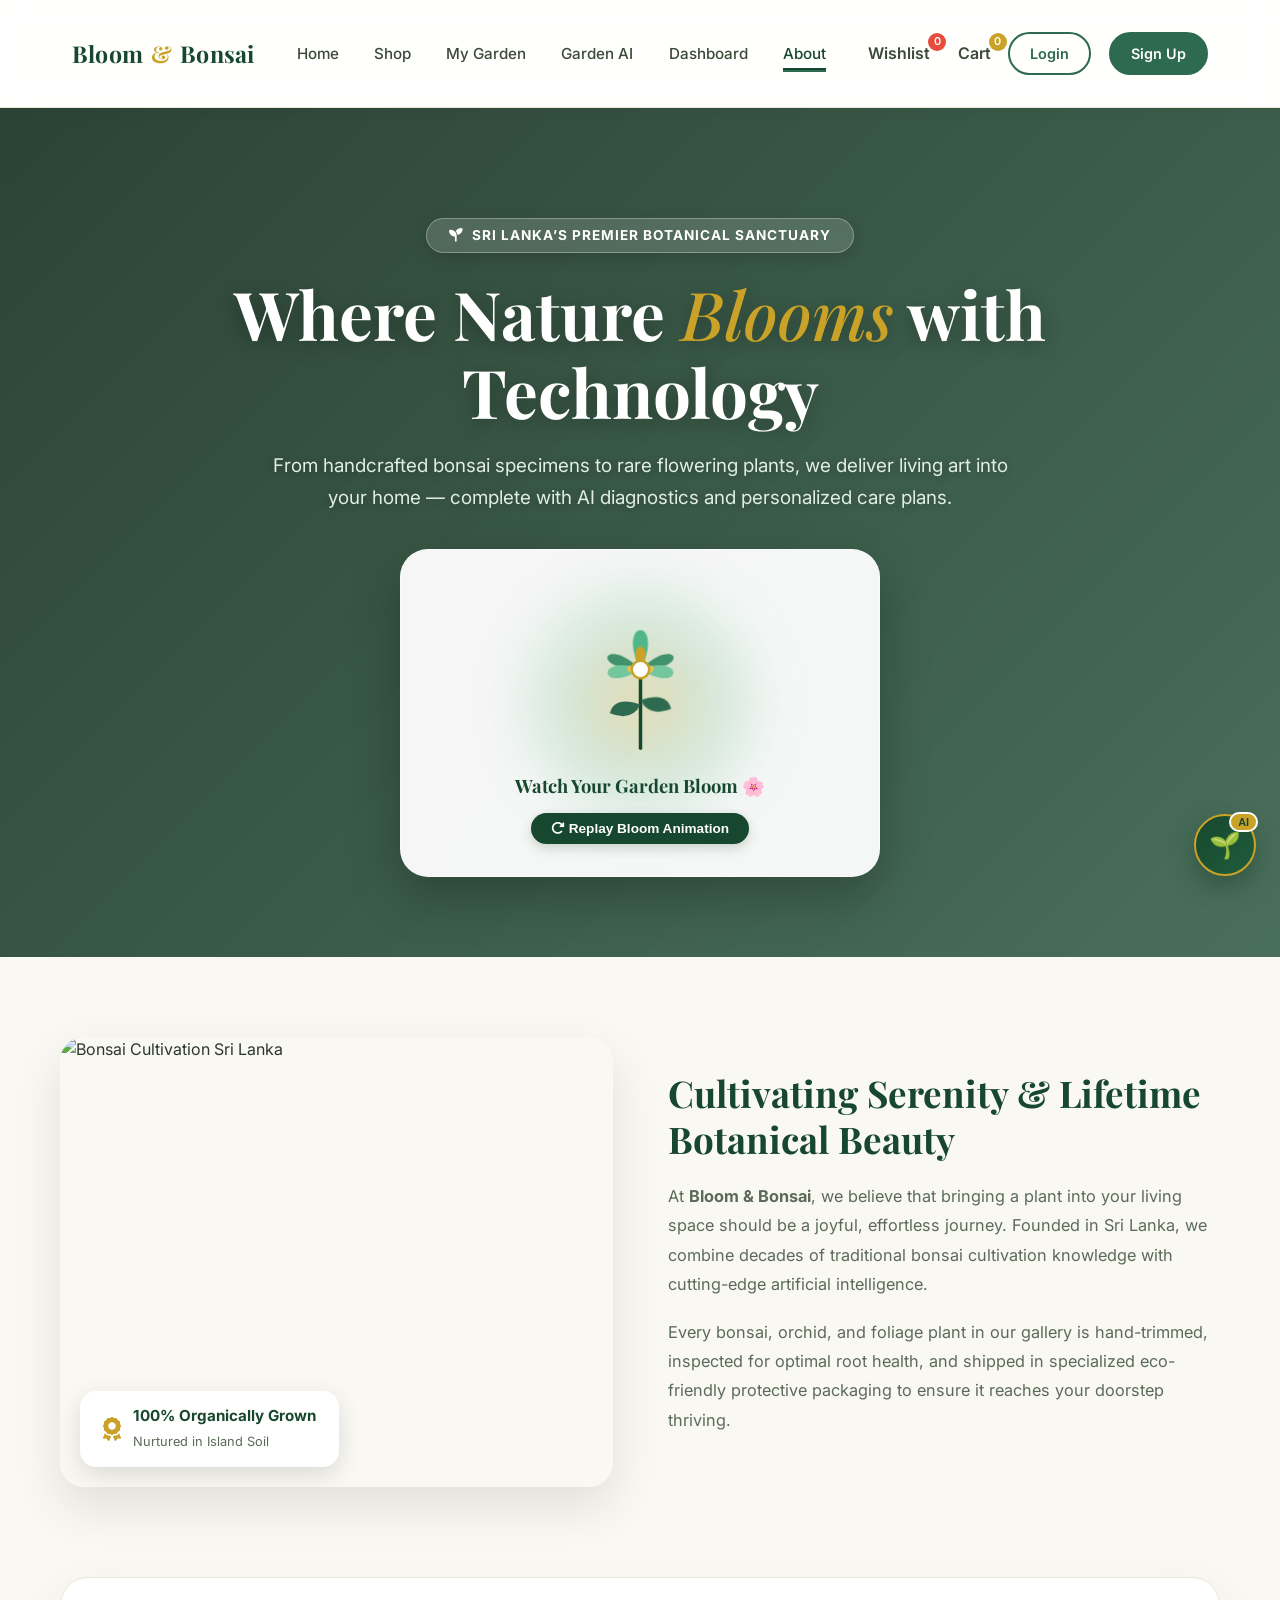
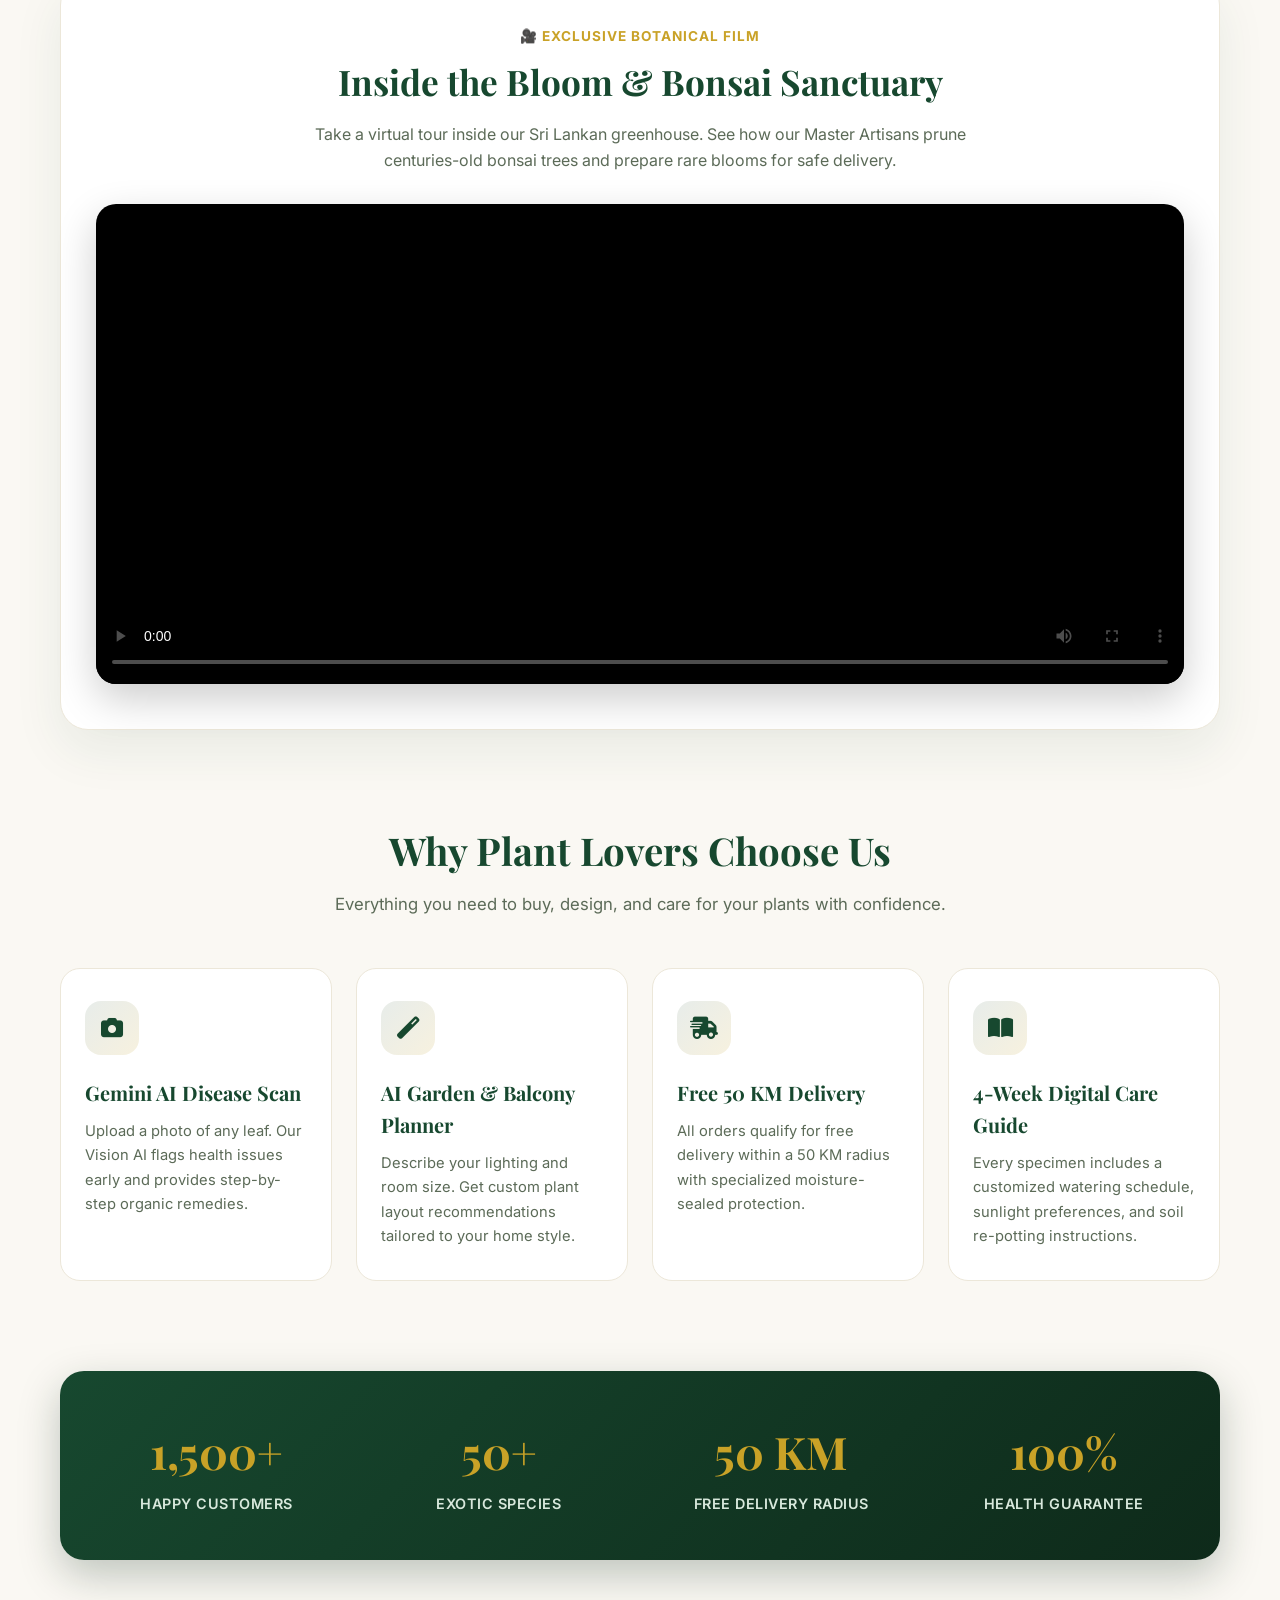
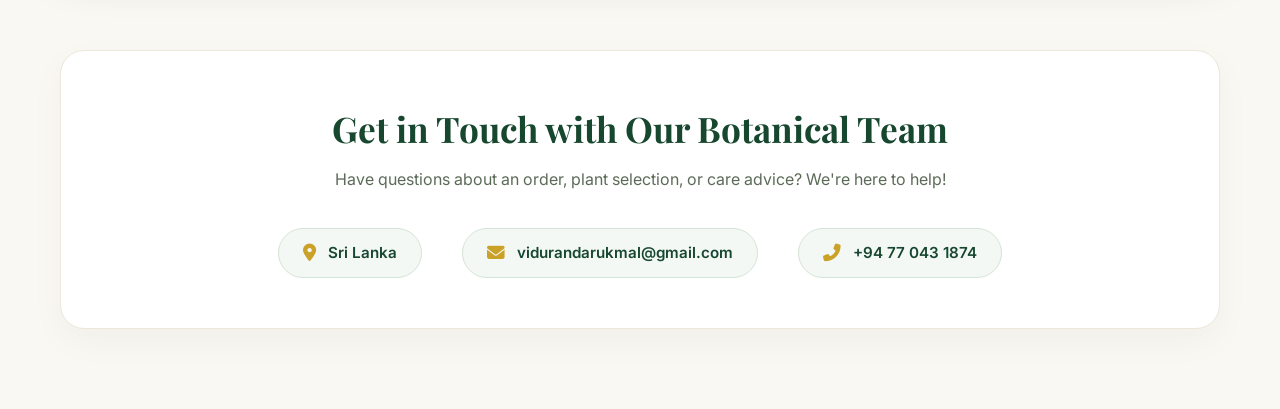
==== about.html @ c7f16629 "Restore and push all core website platform files" ====
<!DOCTYPE html>
<html lang="en">
<head>
  <meta charset="UTF-8">
  <meta name="viewport" content="width=device-width, initial-scale=1.0">
  <title>About Us — Bloom & Bonsai</title>
  <link rel="preconnect" href="https://fonts.googleapis.com">
  <link href="https://fonts.googleapis.com/css2?family=Playfair+Display:ital,wght@0,500;0,600;0,700;0,800;1,600&family=Inter:wght@400;500;600;700&display=swap" rel="stylesheet">
  <link rel="stylesheet" href="https://cdnjs.cloudflare.com/ajax/libs/font-awesome/6.5.0/css/all.min.css">
  <link rel="stylesheet" href="style.css?v=43.0">

  <style>
    /* ============================================================ */
    /* LUXURY ABOUT PAGE STYLES WITH VIDEO BG & BLOOMING ANIMATIONS */
    /* ============================================================ */
    :root {
      --ab-primary: #17482f;
      --ab-accent: #c9a227;
      --ab-bg: #faf8f3;
      --ab-card-bg: #ffffff;
      --ab-text: #2c382b;
      --ab-muted: #5c6b58;
      --ab-border: #ece7d9;
    }

    body {
      background-color: var(--ab-bg);
      color: var(--ab-text);
      font-family: 'Inter', sans-serif;
      overflow-x: hidden;
    }

    /* 🎥 CINEMATIC VIDEO HERO SECTION */
    .about-hero {
      position: relative;
      padding: 110px 20px 80px;
      text-align: center;
      overflow: hidden;
      min-height: 620px;
      display: flex;
      align-items: center;
      justify-content: center;
    }

    .about-hero-video-wrapper {
      position: absolute;
      inset: 0;
      z-index: 1;
      overflow: hidden;
    }

    .about-hero-video {
      width: 100%;
      height: 100%;
      object-fit: cover;
      filter: brightness(0.65) saturate(1.2);
      transform: scale(1.05);
    }

    .video-overlay {
      position: absolute;
      inset: 0;
      background: linear-gradient(135deg, rgba(14, 42, 26, 0.88) 0%, rgba(23, 72, 47, 0.78) 100%);
      backdrop-filter: blur(2px);
    }

    .about-hero-content {
      position: relative;
      z-index: 2;
      color: #ffffff;
      max-width: 920px;
      margin: 0 auto;
    }

    .hero-eyebrow {
      display: inline-flex;
      align-items: center;
      gap: 8px;
      background: rgba(255, 255, 255, 0.15);
      border: 1px solid rgba(255, 255, 255, 0.3);
      backdrop-filter: blur(8px);
      color: #ffffff;
      padding: 6px 22px;
      border-radius: 999px;
      font-size: 0.85rem;
      font-weight: 700;
      letter-spacing: 1px;
      text-transform: uppercase;
      margin-bottom: 22px;
      box-shadow: 0 4px 15px rgba(0,0,0,0.15);
    }

    .about-hero-content h1 {
      font-family: 'Playfair Display', Georgia, serif;
      font-size: clamp(2.6rem, 5.8vw, 4.2rem);
      color: #ffffff;
      line-height: 1.15;
      margin: 0 auto 20px;
      font-weight: 700;
      text-shadow: 0 4px 20px rgba(0,0,0,0.3);
    }

    .about-hero-content h1 i {
      font-style: italic;
      color: var(--ab-accent);
      font-weight: 500;
    }

    .about-hero-content p.subtitle {
      font-size: 1.18rem;
      color: #e0eee4;
      max-width: 740px;
      margin: 0 auto 35px;
      line-height: 1.7;
      text-shadow: 0 2px 10px rgba(0,0,0,0.3);
    }

    /* 🌸 BLOOMING FLOWER CANVAS / ANIMATION CONTAINER */
    .bloom-stage-card {
      max-width: 480px;
      margin: 0 auto;
      background: rgba(255, 255, 255, 0.95);
      backdrop-filter: blur(16px);
      border: 1px solid rgba(255, 255, 255, 0.4);
      border-radius: 28px;
      padding: 32px 24px;
      box-shadow: 0 20px 50px rgba(0, 0, 0, 0.25);
      position: relative;
      overflow: hidden;
      display: flex;
      flex-direction: column;
      align-items: center;
    }

    .bloom-aura {
      position: absolute;
      width: 240px;
      height: 240px;
      border-radius: 50%;
      background: radial-gradient(circle, rgba(201, 162, 39, 0.35) 0%, rgba(82, 183, 136, 0.22) 50%, transparent 80%);
      filter: blur(25px);
      animation: pulseAura 4s ease-in-out infinite alternate;
    }

    @keyframes pulseAura {
      0% { transform: scale(0.8); opacity: 0.6; }
      100% { transform: scale(1.25); opacity: 1; }
    }

    .bloom-svg {
      width: 175px;
      height: 175px;
      position: relative;
      z-index: 2;
    }

    .petal {
      transform-origin: 100px 100px;
      opacity: 0;
      transform: scale(0.1) rotate(0deg);
      animation: bloomPetal 2.2s cubic-bezier(0.165, 0.84, 0.44, 1) forwards;
    }

    .petal-layer-1 { animation-delay: 0.2s; }
    .petal-layer-2 { animation-delay: 0.5s; }
    .petal-layer-3 { animation-delay: 0.8s; }
    .petal-center  { animation-delay: 1.2s; }

    @keyframes bloomPetal {
      0% {
        opacity: 0;
        transform: scale(0.1) rotate(-30deg);
      }
      60% {
        opacity: 0.9;
        transform: scale(1.08) rotate(5deg);
      }
      100% {
        opacity: 1;
        transform: scale(1) rotate(0deg);
      }
    }

    .bloom-caption {
      margin-top: 14px;
      font-family: 'Playfair Display', serif;
      font-size: 1.15rem;
      color: var(--ab-primary);
      font-weight: 700;
      z-index: 2;
    }

    .replay-bloom-btn {
      margin-top: 12px;
      background: var(--ab-primary);
      border: none;
      color: #ffffff;
      padding: 8px 20px;
      border-radius: 999px;
      font-size: 0.85rem;
      font-weight: 600;
      cursor: pointer;
      transition: all 0.25s ease;
      z-index: 2;
      box-shadow: 0 4px 12px rgba(23, 72, 47, 0.2);
    }

    .replay-bloom-btn:hover {
      background: #0e2a1a;
      transform: translateY(-2px);
      box-shadow: 0 6px 18px rgba(23, 72, 47, 0.35);
    }

    /* Main Container */
    .about-container {
      max-width: 1200px;
      margin: 0 auto;
      padding: 80px 20px;
    }

    /* Grid Story Section */
    .story-grid {
      display: grid;
      grid-template-columns: 1fr 1fr;
      gap: 55px;
      align-items: center;
      margin-bottom: 90px;
    }

    @media (max-width: 900px) {
      .story-grid { grid-template-columns: 1fr; gap: 35px; }
    }

    .story-card-img {
      position: relative;
      border-radius: 24px;
      overflow: hidden;
      box-shadow: 0 20px 50px rgba(0,0,0,0.1);
    }

    .story-card-img img {
      width: 100%;
      height: 450px;
      object-fit: cover;
      transition: transform 0.6s ease;
    }

    .story-card-img:hover img {
      transform: scale(1.05);
    }

    .story-badge-overlay {
      position: absolute;
      bottom: 20px;
      left: 20px;
      background: rgba(255, 255, 255, 0.94);
      backdrop-filter: blur(12px);
      border: 1px solid #ffffff;
      padding: 12px 22px;
      border-radius: 16px;
      display: flex;
      align-items: center;
      gap: 12px;
      box-shadow: 0 8px 24px rgba(0,0,0,0.12);
    }

    .story-badge-overlay i {
      font-size: 1.5rem;
      color: var(--ab-accent);
    }

    .story-badge-overlay div b {
      display: block;
      color: var(--ab-primary);
      font-size: 0.95rem;
    }

    .story-badge-overlay div span {
      font-size: 0.8rem;
      color: var(--ab-muted);
    }

    .story-content h2 {
      font-family: 'Playfair Display', Georgia, serif;
      font-size: 2.3rem;
      color: var(--ab-primary);
      margin-bottom: 20px;
      line-height: 1.25;
    }

    .story-content p {
      font-size: 1.02rem;
      line-height: 1.8;
      color: var(--ab-muted);
      margin-bottom: 18px;
    }

    /* 🎥 VIDEO SHOWCASE SECTION CARD */
    .video-showcase-section {
      background: #ffffff;
      border: 1px solid var(--ab-border);
      border-radius: 28px;
      padding: 45px 35px;
      margin-bottom: 90px;
      box-shadow: 0 20px 50px rgba(23, 72, 47, 0.08);
      position: relative;
    }

    .video-showcase-header {
      text-align: center;
      max-width: 700px;
      margin: 0 auto 30px;
    }

    .video-showcase-header span {
      color: var(--ab-accent);
      font-size: 0.85rem;
      font-weight: 700;
      letter-spacing: 1px;
      text-transform: uppercase;
    }

    .video-showcase-header h2 {
      font-family: 'Playfair Display', Georgia, serif;
      font-size: 2.2rem;
      color: var(--ab-primary);
      margin: 6px 0 12px;
    }

    .video-showcase-header p {
      color: var(--ab-muted);
      font-size: 1rem;
      line-height: 1.6;
    }

    .video-frame-container {
      position: relative;
      border-radius: 20px;
      overflow: hidden;
      box-shadow: 0 15px 40px rgba(0,0,0,0.2);
      background: #000;
      max-height: 480px;
    }

    .video-frame-container video {
      width: 100%;
      height: 100%;
      max-height: 480px;
      object-fit: cover;
      display: block;
    }

    /* 4 Feature Pillars Grid */
    .section-title-wrap {
      text-align: center;
      margin-bottom: 50px;
    }

    .section-title-wrap h2 {
      font-family: 'Playfair Display', Georgia, serif;
      font-size: 2.4rem;
      color: var(--ab-primary);
      margin-bottom: 10px;
    }

    .section-title-wrap p {
      color: var(--ab-muted);
      font-size: 1.05rem;
    }

    .features-grid {
      display: grid;
      grid-template-columns: repeat(4, 1fr);
      gap: 24px;
      margin-bottom: 90px;
    }

    @media (max-width: 1024px) {
      .features-grid { grid-template-columns: repeat(2, 1fr); }
    }

    @media (max-width: 600px) {
      .features-grid { grid-template-columns: 1fr; }
    }

    .feature-card {
      background: var(--ab-card-bg);
      border: 1px solid var(--ab-border);
      border-radius: 20px;
      padding: 32px 24px;
      transition: all 0.35s cubic-bezier(0.4, 0, 0.2, 1);
      position: relative;
      overflow: hidden;
    }

    .feature-card:hover {
      transform: translateY(-8px);
      box-shadow: 0 16px 36px rgba(23, 72, 47, 0.12);
      border-color: var(--ab-accent);
    }

    .feature-icon-box {
      width: 54px;
      height: 54px;
      border-radius: 16px;
      background: linear-gradient(135deg, rgba(23, 72, 47, 0.1) 0%, rgba(201, 162, 39, 0.15) 100%);
      color: var(--ab-primary);
      display: flex;
      align-items: center;
      justify-content: center;
      font-size: 1.4rem;
      margin-bottom: 22px;
      transition: transform 0.3s ease;
    }

    .feature-card:hover .feature-icon-box {
      transform: scale(1.1) rotate(5deg);
      background: var(--ab-primary);
      color: #ffffff;
    }

    .feature-card h3 {
      font-family: 'Playfair Display', serif;
      font-size: 1.25rem;
      color: var(--ab-primary);
      margin-bottom: 10px;
    }

    .feature-card p {
      font-size: 0.92rem;
      line-height: 1.65;
      color: var(--ab-muted);
    }

    /* Stats Strip */
    .stats-strip {
      background: linear-gradient(135deg, #17482f 0%, #0e2a1a 100%);
      color: #ffffff;
      border-radius: 24px;
      padding: 45px 30px;
      display: grid;
      grid-template-columns: repeat(4, 1fr);
      gap: 30px;
      text-align: center;
      margin-bottom: 90px;
      box-shadow: 0 15px 40px rgba(14, 42, 26, 0.25);
    }

    @media (max-width: 800px) {
      .stats-strip { grid-template-columns: repeat(2, 1fr); }
    }

    .stat-item h3 {
      font-family: 'Playfair Display', serif;
      font-size: 2.8rem;
      color: var(--ab-accent);
      margin-bottom: 4px;
    }

    .stat-item p {
      font-size: 0.9rem;
      color: #d8e8dc;
      text-transform: uppercase;
      letter-spacing: 0.5px;
      font-weight: 600;
    }

    /* Contact Card Section */
    .contact-card-box {
      background: #ffffff;
      border: 1px solid var(--ab-border);
      border-radius: 24px;
      padding: 50px 40px;
      text-align: center;
      box-shadow: 0 12px 35px rgba(0,0,0,0.04);
    }

    .contact-card-box h2 {
      font-family: 'Playfair Display', Georgia, serif;
      font-size: 2.2rem;
      color: var(--ab-primary);
      margin-bottom: 10px;
    }

    .contact-card-box p.sub {
      color: var(--ab-muted);
      font-size: 1rem;
      margin-bottom: 35px;
    }

    .contact-info-grid {
      display: flex;
      justify-content: center;
      gap: 40px;
      flex-wrap: wrap;
    }

    .contact-pill {
      display: flex;
      align-items: center;
      gap: 12px;
      background: #f4f8f5;
      border: 1px solid #d4e4d6;
      padding: 12px 24px;
      border-radius: 999px;
      text-decoration: none;
      color: var(--ab-primary);
      font-weight: 600;
      font-size: 0.95rem;
      transition: all 0.25s ease;
    }

    .contact-pill:hover {
      background: var(--ab-primary);
      color: #ffffff;
      border-color: var(--ab-primary);
      transform: translateY(-2px);
      box-shadow: 0 6px 18px rgba(23, 72, 47, 0.25);
    }

    .contact-pill i {
      color: var(--ab-accent);
      font-size: 1.1rem;
    }

    .contact-pill:hover i {
      color: #ffffff;
    }
  </style>
</head>
<body>

<!-- ═══ UNIFIED PREMIUM NAVBAR ═══ -->
<header class="navbar premium">
  <div class="nav-inner">
    <a href="index.html" class="logo">Bloom <span>&amp;</span> Bonsai</a>
    <ul class="nav-links" id="navLinks">
      <li><a href="index.html">Home</a></li>
      <li><a href="shop.html">Shop</a></li>
      <li><a href="mygarden.html">My Garden</a></li>
      <li><a href="gardendesigner.html">Garden AI</a></li>
      <li><a href="dashboard.html">Dashboard</a></li>
      <li><a href="about.html" class="active">About</a></li>
    </ul>
    <div class="nav-actions">
      <a href="wishlist.html" class="cart-link" style="margin-right:10px;">Wishlist <span class="cart-badge wishlist-count-badge" id="wishlistCount" style="background:#e74c3c;">0</span></a>
      <a href="cart.html" class="cart-link">Cart <span class="cart-badge" id="cartCount">0</span></a>
      <a href="login.html" class="btn-login" id="loginBtn">Login</a>
      <a href="register.html" class="btn-signup" id="signupBtn">Sign Up</a>
      <div class="user-menu" id="userMenu" style="display:none;align-items:center;gap:10px;">
        <i class="fas fa-user-circle"></i>
        <span id="userName">User</span>
        <a href="#" id="logoutBtn" class="btn-mini" style="font-size:0.8rem;">Logout</a>
      </div>
      <button class="hamburger" id="hamburger" onclick="toggleMenu()"><i class="fas fa-bars"></i></button>
    </div>
  </div>
</header>

<!-- 🎥 HERO WITH AUTOPLAY BACKGROUND VIDEO & BLOOMING FLOWER -->
<section class="about-hero">
  <!-- Background Video Element -->
  <div class="about-hero-video-wrapper">
    <video autoplay loop muted playsinline class="about-hero-video">
      <source src="aboutpage.mp4" type="video/mp4">
      <source src="A_breathtaking_luxury_botanica.mp4" type="video/mp4">
    </video>
    <div class="video-overlay"></div>
  </div>

  <div class="about-hero-content">
    <div class="hero-eyebrow">
      <i class="fas fa-seedling"></i> Sri Lanka’s Premier Botanical Sanctuary
    </div>
    <h1>Where Nature <i>Blooms</i> with Technology</h1>
    <p class="subtitle">
      From handcrafted bonsai specimens to rare flowering plants, we deliver living art into your home — complete with AI diagnostics and personalized care plans.
    </p>

    <!-- 🌸 BLOOMING ANIMATION STAGE -->
    <div class="bloom-stage-card">
      <div class="bloom-aura"></div>
      <svg class="bloom-svg" id="bloomSvg" viewBox="0 0 200 200">
        <!-- Stem & Leaves -->
        <path d="M100 190 C100 150 100 120 100 100" stroke="#17482f" stroke-width="4" fill="none" stroke-linecap="round"/>
        <path class="petal petal-layer-1" d="M100 140 Q70 130 65 150 Q90 160 100 140" fill="#2d6a4f"/>
        <path class="petal petal-layer-1" d="M100 135 Q130 125 135 145 Q110 155 100 135" fill="#2d6a4f"/>

        <!-- Outer Petals (Deep Emerald/Rose) -->
        <path class="petal petal-layer-1" d="M100 100 C60 60 40 100 100 100" fill="#40916c"/>
        <path class="petal petal-layer-1" d="M100 100 C140 60 160 100 100 100" fill="#40916c"/>
        <path class="petal petal-layer-2" d="M100 100 C70 40 130 40 100 100" fill="#52b788"/>
        <path class="petal petal-layer-2" d="M100 100 C50 80 50 130 100 100" fill="#74c69d"/>
        <path class="petal petal-layer-2" d="M100 100 C150 80 150 130 100 100" fill="#74c69d"/>

        <!-- Inner Gold Blooming Crown -->
        <path class="petal petal-layer-3" d="M100 100 C80 65 120 65 100 100" fill="#c9a227"/>
        <path class="petal petal-layer-3" d="M100 100 C75 85 85 115 100 100" fill="#e5c158"/>
        <path class="petal petal-layer-3" d="M100 100 C125 85 115 115 100 100" fill="#e5c158"/>

        <!-- Glowing Center Stamen -->
        <circle class="petal petal-center" cx="100" cy="100" r="10" fill="#ffffff" stroke="#c9a227" stroke-width="3"/>
      </svg>
      <div class="bloom-caption">Watch Your Garden Bloom 🌸</div>
      <button class="replay-bloom-btn" onclick="replayBloomAnimation()"><i class="fas fa-redo-alt"></i> Replay Bloom Animation</button>
    </div>
  </div>
</section>


<!-- ═══ MAIN CONTENT CONTAINER ═══ -->
<main class="about-container">

  <!-- 🌿 STORY & MISSION GRID -->
  <section class="story-grid">
    <div class="story-card-img">
      <img src="1000_F_533251804_g4BNF4jHRNAUqi2lBX12xUjSmZERIUp7.jpg" alt="Bonsai Cultivation Sri Lanka">
      <div class="story-badge-overlay">
        <i class="fas fa-award"></i>
        <div>
          <b>100% Organically Grown</b>
          <span>Nurtured in Island Soil</span>
        </div>
      </div>
    </div>
    <div class="story-content">
      <h2>Cultivating Serenity &amp; Lifetime Botanical Beauty</h2>
      <p>
        At <b>Bloom &amp; Bonsai</b>, we believe that bringing a plant into your living space should be a joyful, effortless journey. Founded in Sri Lanka, we combine decades of traditional bonsai cultivation knowledge with cutting-edge artificial intelligence.
      </p>
      <p>
        Every bonsai, orchid, and foliage plant in our gallery is hand-trimmed, inspected for optimal root health, and shipped in specialized eco-friendly protective packaging to ensure it reaches your doorstep thriving.
      </p>
    </div>
  </section>

  <!-- 🎥 DEDICATED GREENHOUSE VIDEO SHOWCASE CARD -->
  <section class="video-showcase-section">
    <div class="video-showcase-header">
      <span>🎥 Exclusive Botanical Film</span>
      <h2>Inside the Bloom &amp; Bonsai Sanctuary</h2>
      <p>Take a virtual tour inside our Sri Lankan greenhouse. See how our Master Artisans prune centuries-old bonsai trees and prepare rare blooms for safe delivery.</p>
    </div>
    <div class="video-frame-container">
      <video controls loop playsinline poster="https://images.unsplash.com/photo-1470058869958-2a77ade41c02?w=1200">
        <source src="A_breathtaking_luxury_botanica.mp4" type="video/mp4">
        <source src="aboutpage.mp4" type="video/mp4">
        Your browser does not support HTML5 video.
      </video>
    </div>
  </section>

  <!-- 🌸 4 CORE FEATURE PILLARS -->
  <section class="section-title-wrap">
    <h2>Why Plant Lovers Choose Us</h2>
    <p>Everything you need to buy, design, and care for your plants with confidence.</p>
  </section>

  <div class="features-grid">
    <div class="feature-card">
      <div class="feature-icon-box"><i class="fas fa-camera"></i></div>
      <h3>Gemini AI Disease Scan</h3>
      <p>Upload a photo of any leaf. Our Vision AI flags health issues early and provides step-by-step organic remedies.</p>
    </div>

    <div class="feature-card">
      <div class="feature-icon-box"><i class="fas fa-magic"></i></div>
      <h3>AI Garden &amp; Balcony Planner</h3>
      <p>Describe your lighting and room size. Get custom plant layout recommendations tailored to your home style.</p>
    </div>

    <div class="feature-card">
      <div class="feature-icon-box"><i class="fas fa-truck-fast"></i></div>
      <h3>Free 50 KM Delivery</h3>
      <p>All orders qualify for free delivery within a 50 KM radius with specialized moisture-sealed protection.</p>
    </div>

    <div class="feature-card">
      <div class="feature-icon-box"><i class="fas fa-book-open"></i></div>
      <h3>4-Week Digital Care Guide</h3>
      <p>Every specimen includes a customized watering schedule, sunlight preferences, and soil re-potting instructions.</p>
    </div>
  </div>

  <!-- 📊 MILESTONES STATS STRIP -->
  <section class="stats-strip">
    <div class="stat-item">
      <h3>1,500+</h3>
      <p>Happy Customers</p>
    </div>
    <div class="stat-item">
      <h3>50+</h3>
      <p>Exotic Species</p>
    </div>
    <div class="stat-item">
      <h3>50 KM</h3>
      <p>Free Delivery Radius</p>
    </div>
    <div class="stat-item">
      <h3>100%</h3>
      <p>Health Guarantee</p>
    </div>
  </section>

  <!-- 📞 CONTACT & SUPPORT CARD -->
  <section class="contact-card-box">
    <h2>Get in Touch with Our Botanical Team</h2>
    <p class="sub">Have questions about an order, plant selection, or care advice? We're here to help!</p>
    <div class="contact-info-grid">
      <a href="#" class="contact-pill"><i class="fas fa-map-marker-alt"></i> Sri Lanka</a>
      <a href="mailto:vidurandarukmal@gmail.com" class="contact-pill"><i class="fas fa-envelope"></i> vidurandarukmal@gmail.com</a>
      <a href="tel:+94770431874" class="contact-pill"><i class="fas fa-phone-alt"></i> +94 77 043 1874</a>
    </div>
  </section>

</main>

<script src="script.js?v=43.0"></script>
<script>
  // Replay Blooming Animation helper
  function replayBloomAnimation() {
    const svg = document.getElementById('bloomSvg');
    if (!svg) return;
    const petals = svg.querySelectorAll('.petal');
    petals.forEach(p => {
      p.style.animation = 'none';
      p.offsetHeight; // trigger reflow
      p.style.animation = '';
    });
  }
</script>
</body>
</html>
---- style.css ----
/* ========== CSS VARIABLES ========== */
:root {
    --primary: #2D6A4F;
    --primary-dark: #1B4332;
    --secondary: #40916C;
    --accent: #52B788;
    --accent-light: #74C69D;
    --light: #D8F3DC;
    --lighter: #E9F5EC;
    --cream: #FEFAE0;
    --warm: #FFFBF0;
    --white: #FFFFFF;
    --gray-100: #F7F7F7;
    --gray-200: #E8E8E8;
    --gray-300: #B8B8B8;
    --gray-400: #888;
    --gray-500: #555;
    --gray-600: #333;
    --shadow: 0 4px 20px rgba(0,0,0,0.08);
    --shadow-hover: 0 8px 30px rgba(0,0,0,0.15);
    --radius: 12px;
    --radius-lg: 20px;
    --transition: all 0.3s ease;
}

/* ========== RESET & BASE ========== */
* {
    margin: 0;
    padding: 0;
    box-sizing: border-box;
}

html, body {
    scroll-behavior: smooth;
    width: 100% !important;
    max-width: 100% !important;
    overflow-x: hidden !important;
    position: relative;
    font-family: 'Segoe UI', Tahoma, Geneva, Verdana, sans-serif;
    background: var(--warm);
    color: var(--gray-600);
    line-height: 1.6;
}

a {
    text-decoration: none;
    color: inherit;
}

ul {
    list-style: none;
}

img {
    max-width: 100%;
    height: auto;
    display: block;
}

.container {
    max-width: 1200px;
    margin: 0 auto;
    padding: 0 20px;
}

.highlight {
    color: var(--primary);
}

.section-header {
    text-align: center;
    margin-bottom: 50px;
}

.section-header h2 {
    font-size: 2.3rem;
    color: var(--gray-600);
    margin-bottom: 10px;
}

.section-header p {
    color: var(--gray-400);
    font-size: 1.1rem;
}

/* ========== BUTTONS ========== */
.btn-primary {
    display: inline-block;
    background: var(--primary);
    color: var(--white);
    padding: 14px 32px;
    border-radius: 50px;
    font-weight: 600;
    font-size: 1rem;
    border: 2px solid var(--primary);
    transition: var(--transition);
    cursor: pointer;
}

.btn-primary:hover {
    background: var(--primary-dark);
    border-color: var(--primary-dark);
    transform: translateY(-2px);
    box-shadow: var(--shadow-hover);
}

.btn-secondary {
    display: inline-block;
    background: transparent;
    color: var(--primary);
    padding: 14px 32px;
    border-radius: 50px;
    font-weight: 600;
    font-size: 1rem;
    border: 2px solid var(--primary);
    transition: var(--transition);
    cursor: pointer;
}

.btn-secondary:hover {
    background: var(--primary);
    color: var(--white);
    transform: translateY(-2px);
}

.btn-danger {
    background: #dc3545;
    color: white;
    border: none;
    padding: 10px 20px;
    border-radius: 8px;
    cursor: pointer;
    transition: var(--transition);
}

.btn-danger:hover {
    background: #c82333;
}

/* ========== HEADER / NAVBAR ========== */
.header-top {
    background: var(--primary-dark);
    color: var(--light);
    font-size: 0.85rem;
    padding: 8px 0;
}

.header-top .container {
    display: flex;
    justify-content: space-between;
    align-items: center;
}

.navbar {
    background: var(--white);
    box-shadow: 0 2px 15px rgba(0,0,0,0.05);
    position: sticky;
    top: 0;
    z-index: 1000;
    padding: 15px 0;
}

.nav-container {
    display: flex;
    justify-content: space-between;
    align-items: center;
}

.logo {
    font-size: 1.5rem;
    font-weight: 800;
    color: var(--primary);
    display: flex;
    align-items: center;
    gap: 8px;
}

.logo i {
    color: var(--accent);
}

.nav-links {
    display: flex;
    gap: 30px;
    align-items: center;
}

.nav-links a {
    font-weight: 500;
    color: var(--gray-500);
    transition: var(--transition);
    position: relative;
    font-size: 0.95rem;
}

.nav-links a::after {
    content: '';
    position: absolute;
    bottom: -4px;
    left: 0;
    width: 0;
    height: 2px;
    background: var(--primary);
    transition: var(--transition);
}

.nav-links a:hover::after,
.nav-links a.active::after {
    width: 100%;
}

.nav-links a:hover,
.nav-links a.active {
    color: var(--primary);
}

.nav-icons {
    display: flex;
    align-items: center;
    gap: 15px;
}

/* Premium Admin Badge Styling */
.admin-portal-badge {
    background: linear-gradient(135deg, #17482f 0%, #0d2b1c 100%) !important;
    color: #fff !important;
    border: 1px solid #c9a227 !important;
    padding: 6px 16px !important;
    border-radius: 999px !important;
    font-weight: 700 !important;
    font-size: 0.82rem !important;
    letter-spacing: 0.5px !important;
    text-decoration: none !important;
    display: inline-flex !important;
    align-items: center !important;
    gap: 7px !important;
    box-shadow: 0 4px 14px rgba(23, 72, 47, 0.25) !important;
    transition: all 0.3s cubic-bezier(0.4, 0, 0.2, 1) !important;
}

.admin-portal-badge:hover {
    background: linear-gradient(135deg, #0d2b1c 0%, #17482f 100%) !important;
    box-shadow: 0 6px 20px rgba(201, 162, 39, 0.4) !important;
    transform: translateY(-2px) !important;
    border-color: #ffd700 !important;
}

.admin-portal-badge i {
    color: #c9a227 !important;
    font-size: 0.85rem !important;
    filter: drop-shadow(0 0 4px rgba(201,162,39,0.5));
}

.user-menu {
    display: flex;
    align-items: center;
    gap: 10px;
    background: #f4f8f5;
    padding: 4px 14px 4px 8px;
    border-radius: 999px;
    border: 1px solid #d4e4d6;
}

.user-menu #userName {
    font-weight: 600;
    font-size: 0.88rem;
    color: #17482f;
}

.cart-icon {
    position: relative;
    font-size: 1.3rem;
    color: var(--gray-600);
    transition: var(--transition);
}

.cart-icon:hover {
    color: var(--primary);
}

.cart-count {
    position: absolute;
    top: -8px;
    right: -10px;
    background: var(--accent);
    color: white;
    font-size: 0.7rem;
    width: 20px;
    height: 20px;
    border-radius: 50%;
    display: flex;
    align-items: center;
    justify-content: center;
    font-weight: 700;
}

.btn-login, .btn-signup {
    padding: 8px 20px;
    border-radius: 50px;
    font-weight: 600;
    font-size: 0.9rem;
    transition: var(--transition);
}

.btn-login {
    color: var(--primary);
    border: 2px solid var(--primary);
}

.btn-login:hover {
    background: var(--light);
}

.btn-signup {
    background: var(--primary);
    color: var(--white);
    border: 2px solid var(--primary);
}

.btn-signup:hover {
    background: var(--primary-dark);
    border-color: var(--primary-dark);
}

.user-menu {
    display: flex;
    align-items: center;
    gap: 5px;
    color: var(--primary);
    font-weight: 600;
    font-size: 0.9rem;
}

.user-menu i {
    font-size: 1.5rem;
}

.hamburger {
    display: none;
    background: none;
    border: none;
    font-size: 1.5rem;
    color: var(--gray-600);
    cursor: pointer;
}

/* ========== HERO SECTION (VIDEO BACKGROUND) ========== */
.hero {
    position: relative;
    min-height: 85vh;
    display: flex;
    align-items: center;
    overflow: hidden;
    padding: 0;
}

/* Video fills the entire hero behind everything */
#hero-video {
    position: absolute;
    top: 0;
    left: 0;
    width: 100%;
    height: 100%;
    object-fit: cover;
    z-index: 0;
}

/* Dark overlay so text is readable on any video */
.hero-overlay {
    position: absolute;
    top: 0;
    left: 0;
    width: 100%;
    height: 100%;
    background: rgba(0, 0, 0, 0.50);
    z-index: 1;
}

/* Content sits above the video and overlay */
.hero-content {
    position: relative;
    z-index: 2;
    display: grid;
    grid-template-columns: 1fr 1fr;
    gap: 60px;
    align-items: center;
    padding: 80px 20px;
    width: 100%;
}

.hero-badge {
    display: inline-block;
    background: rgba(255, 255, 255, 0.15);
    backdrop-filter: blur(4px);
    color: #fff;
    padding: 6px 16px;
    border-radius: 50px;
    font-size: 0.85rem;
    font-weight: 600;
    margin-bottom: 20px;
    border: 1px solid rgba(255, 255, 255, 0.2);
}

/* Override text colors for white-on-video readability */
.hero-text h1 {
    font-size: 3.5rem;
    line-height: 1.2;
    margin-bottom: 20px;
    color: #ffffff;
    text-shadow: 0 2px 20px rgba(0, 0, 0, 0.3);
}

.hero-text p {
    font-size: 1.1rem;
    color: rgba(255, 255, 255, 0.85);
    margin-bottom: 30px;
    max-width: 500px;
}

.hero-text .highlight {
    color: #95d5b2;
}

.hero-buttons {
    display: flex;
    gap: 15px;
    flex-wrap: wrap;
    margin-bottom: 40px;
}

.hero-buttons .btn-primary {
    background: var(--primary);
    border-color: var(--primary);
    color: #fff;
}

.hero-buttons .btn-primary:hover {
    background: var(--primary-dark);
    border-color: var(--primary-dark);
}

.hero-buttons .btn-secondary {
    background: rgba(255, 255, 255, 0.12);
    color: #fff;
    border: 2px solid rgba(255, 255, 255, 0.3);
}

.hero-buttons .btn-secondary:hover {
    background: rgba(255, 255, 255, 0.25);
    color: #fff;
}

.hero-stats {
    display: flex;
    gap: 40px;
}

.hero-stats div {
    font-size: 0.9rem;
    color: rgba(255, 255, 255, 0.8);
}

.hero-stats strong {
    display: block;
    font-size: 1.5rem;
    color: #ffffff;
}

.hero-image {
    position: relative;
}

.hero-img-wrapper {
    position: relative;
    border-radius: var(--radius-lg);
    overflow: hidden;
    box-shadow: 0 20px 60px rgba(0, 0, 0, 0.4);
    height: 450px;
}

.hero-slider-container {
    position: relative;
    width: 100%;
    height: 100%;
    overflow: hidden;
}

.hero-slide {
    position: absolute;
    inset: 0;
    opacity: 0;
    transform: scale(1.06);
    transition: opacity 1s ease-in-out, transform 1.2s ease-in-out;
    pointer-events: none;
}

.hero-slide.active {
    opacity: 1;
    transform: scale(1);
    pointer-events: auto;
}

.hero-slide img {
    width: 100%;
    height: 100%;
    object-fit: cover;
    display: block;
}

.hero-slider-dots {
    position: absolute;
    bottom: 16px;
    left: 50%;
    transform: translateX(-50%);
    display: flex;
    gap: 8px;
    z-index: 10;
    background: rgba(10, 26, 16, 0.45);
    backdrop-filter: blur(8px);
    padding: 6px 14px;
    border-radius: 999px;
    border: 1px solid rgba(255, 255, 255, 0.25);
}

.hero-dot {
    width: 10px;
    height: 10px;
    border-radius: 50%;
    background: rgba(255, 255, 255, 0.4);
    cursor: pointer;
    transition: all 0.3s ease;
}

.hero-dot.active {
    width: 26px;
    border-radius: 999px;
    background: #c9a227;
    box-shadow: 0 0 10px rgba(201, 162, 39, 0.8);
}

.floating-card {
    position: absolute;
    background: var(--white);
    padding: 12px 20px;
    border-radius: 12px;
    box-shadow: var(--shadow-hover);
    font-weight: 600;
    font-size: 0.9rem;
    color: var(--primary);
    display: flex;
    align-items: center;
    gap: 8px;
    animation: float 3s ease-in-out infinite;
}

.card-1 {
    top: 20px;
    right: -30px;
    animation-delay: 0s;
}

.card-2 {
    bottom: 40px;
    left: -30px;
    animation-delay: 1.5s;
}

@keyframes float {
    0%, 100% { transform: translateY(0); }
    50% { transform: translateY(-10px); }
}

/* ========== CATEGORIES SECTION ========== */
.categories {
    padding: 80px 0;
    background: var(--white);
}

.category-grid {
    display: grid;
    grid-template-columns: repeat(3, 1fr);
    gap: 30px;
}

.category-card {
    border-radius: var(--radius-lg);
    overflow: hidden;
    box-shadow: var(--shadow);
    transition: var(--transition);
    background: var(--white);
}

.category-card:hover {
    transform: translateY(-8px);
    box-shadow: var(--shadow-hover);
}

.category-img {
    height: 220px;
    overflow: hidden;
}

.category-img img {
    width: 100%;
    height: 100%;
    object-fit: cover;
    transition: var(--transition);
}

.category-card:hover .category-img img {
    transform: scale(1.1);
}

.category-info {
    padding: 20px;
}

.category-info h3 {
    font-size: 1.3rem;
    margin-bottom: 5px;
    color: var(--gray-600);
}

.category-info p {
    color: var(--gray-400);
    font-size: 0.9rem;
    margin-bottom: 10px;
}

.shop-link {
    color: var(--primary);
    font-weight: 600;
    font-size: 0.9rem;
}

/* ========== FEATURED PRODUCTS ========== */
.featured {
    padding: 80px 0;
    background: var(--lighter);
}

.product-grid {
    display: grid;
    grid-template-columns: repeat(4, 1fr);
    gap: 25px;
}

.product-card {
    background: var(--white);
    border-radius: var(--radius);
    overflow: hidden;
    box-shadow: var(--shadow);
    transition: var(--transition);
}

.product-card:hover {
    transform: translateY(-5px);
    box-shadow: var(--shadow-hover);
}

.product-img {
    height: 200px;
    overflow: hidden;
    position: relative;
}

.product-img img {
    width: 100%;
    height: 100%;
    object-fit: cover;
    transition: var(--transition);
}

.product-card:hover .product-img img {
    transform: scale(1.05);
}

.product-badge {
    position: absolute;
    top: 10px;
    left: 10px;
    background: var(--accent);
    color: white;
    padding: 4px 12px;
    border-radius: 50px;
    font-size: 0.75rem;
    font-weight: 600;
}

.product-info {
    padding: 15px;
}

.product-info h3 {
    font-size: 1rem;
    margin-bottom: 5px;
    color: var(--gray-600);
}

.product-info .category-tag {
    font-size: 0.8rem;
    color: var(--accent);
    font-weight: 600;
    margin-bottom: 8px;
    display: block;
}

.product-info .price {
    font-size: 1.2rem;
    font-weight: 700;
    color: var(--primary);
    margin-bottom: 10px;
}

.add-to-cart-btn {
    width: 100%;
    padding: 10px;
    background: var(--primary);
    color: white;
    border: none;
    border-radius: 8px;
    font-weight: 600;
    cursor: pointer;
    transition: var(--transition);
    font-size: 0.9rem;
}

.add-to-cart-btn:hover {
    background: var(--primary-dark);
}

.view-all {
    text-align: center;
    margin-top: 40px;
}

/* ========== FEATURES ========== */
.features {
    padding: 60px 0;
    background: var(--cream);
}

.features-grid {
    display: grid;
    grid-template-columns: repeat(4, 1fr);
    gap: 30px;
}

.feature-item {
    text-align: center;
    padding: 30px 20px;
    border-radius: var(--radius);
    transition: var(--transition);
}

.feature-item:hover {
    background: var(--white);
    box-shadow: var(--shadow);
}

.feature-icon {
    width: 60px;
    height: 60px;
    background: var(--light);
    border-radius: 50%;
    display: flex;
    align-items: center;
    justify-content: center;
    margin: 0 auto 15px;
    font-size: 1.5rem;
    color: var(--primary);
}

.feature-item h3 {
    font-size: 1.1rem;
    margin-bottom: 8px;
}

.feature-item p {
    font-size: 0.9rem;
    color: var(--gray-400);
}

/* ========== AI TOOLS ========== */
.ai-tools {
    padding: 80px 0;
    background: var(--white);
}

.ai-tools-grid {
    display: grid;
    grid-template-columns: repeat(2, 1fr);
    gap: 30px;
}

.ai-tool-card {
    background: var(--lighter);
    border-radius: var(--radius-lg);
    padding: 40px;
    transition: var(--transition);
    border: 2px solid transparent;
}

.ai-tool-card:hover {
    border-color: var(--accent);
    box-shadow: var(--shadow-hover);
    transform: translateY(-5px);
}

.ai-tool-img {
    font-size: 3rem;
    color: var(--primary);
    margin-bottom: 20px;
}

.ai-tool-card h3 {
    font-size: 1.4rem;
    margin-bottom: 15px;
}

.ai-tool-card p {
    color: var(--gray-400);
    margin-bottom: 20px;
    line-height: 1.7;
}

/* ========== FOOTER ========== */
.footer {
    background: var(--primary-dark);
    color: var(--light);
    padding: 60px 0 0;
}

.footer-grid {
    display: grid;
    grid-template-columns: 2fr 1fr 1fr 1.5fr;
    gap: 40px;
    padding-bottom: 40px;
    border-bottom: 1px solid rgba(255,255,255,0.1);
}

.footer-about h3 {
    font-size: 1.5rem;
    margin-bottom: 15px;
    color: var(--white);
}

.footer-about p {
    line-height: 1.7;
    margin-bottom: 20px;
    font-size: 0.9rem;
}

.social-links {
    display: flex;
    gap: 12px;
}

.social-links a {
    width: 40px;
    height: 40px;
    background: rgba(255,255,255,0.1);
    border-radius: 50%;
    display: flex;
    align-items: center;
    justify-content: center;
    transition: var(--transition);
    color: var(--light);
}

.social-links a:hover {
    background: var(--accent);
    color: var(--white);
}

.footer-links h4 {
    color: var(--white);
    margin-bottom: 20px;
    font-size: 1.1rem;
}

.footer-links ul li {
    margin-bottom: 10px;
}

.footer-links ul li a {
    color: var(--gray-300);
    transition: var(--transition);
    font-size: 0.9rem;
}

.footer-links ul li a:hover {
    color: var(--accent);
}

.footer-newsletter h4 {
    color: var(--white);
    margin-bottom: 10px;
}

.footer-newsletter p {
    font-size: 0.9rem;
    margin-bottom: 15px;
}

.newsletter-form {
    display: flex;
    gap: 0;
}

.newsletter-form input {
    flex: 1;
    padding: 12px 15px;
    border: none;
    border-radius: 50px 0 0 50px;
    outline: none;
    font-size: 0.9rem;
}

.newsletter-form button {
    background: var(--accent);
    color: white;
    border: none;
    padding: 12px 20px;
    border-radius: 0 50px 50px 0;
    cursor: pointer;
    transition: var(--transition);
}

.newsletter-form button:hover {
    background: var(--secondary);
}

.footer-bottom {
    text-align: center;
    padding: 20px 0;
    font-size: 0.85rem;
    color: var(--gray-300);
}

/* ========== SHOP PAGE ========== */
.shop-hero {
    background: linear-gradient(135deg, var(--primary) 0%, var(--primary-dark) 100%);
    color: white;
    padding: 60px 0;
    text-align: center;
}

.shop-hero h1 {
    font-size: 2.5rem;
    margin-bottom: 10px;
}

.shop-hero p {
    opacity: 0.9;
}

.shop-filters {
    background: var(--white);
    padding: 20px 0;
    box-shadow: 0 2px 10px rgba(0,0,0,0.05);
    position: sticky;
    top: 70px;
    z-index: 100;
}

.filter-container {
    display: flex;
    justify-content: space-between;
    align-items: center;
    flex-wrap: wrap;
    gap: 15px;
}

.filter-buttons {
    display: flex;
    gap: 10px;
    flex-wrap: wrap;
}

.filter-btn {
    padding: 8px 20px;
    border-radius: 50px;
    border: 2px solid var(--gray-200);
    background: var(--white);
    cursor: pointer;
    font-weight: 500;
    transition: var(--transition);
    font-size: 0.9rem;
}

.filter-btn:hover,
.filter-btn.active {
    border-color: var(--primary);
    background: var(--light);
    color: var(--primary);
}

.filter-search {
    display: flex;
    align-items: center;
    gap: 10px;
}

.filter-search input {
    padding: 10px 15px;
    border: 2px solid var(--gray-200);
    border-radius: 50px;
    outline: none;
    width: 250px;
    font-size: 0.9rem;
}

.filter-search input:focus {
    border-color: var(--primary);
}

.shop-content {
    padding: 40px 0;
    background: var(--lighter);
}

/* ========== CART PAGE ========== */
.cart-page {
    padding: 60px 0;
    min-height: 60vh;
}

.cart-page h1 {
    margin-bottom: 30px;
}

.cart-container {
    display: grid;
    grid-template-columns: 2fr 1fr;
    gap: 40px;
}

.cart-items {
    background: var(--white);
    border-radius: var(--radius);
    box-shadow: var(--shadow);
    padding: 20px;
}

.cart-item {
    display: flex;
    align-items: center;
    gap: 20px;
    padding: 20px 0;
    border-bottom: 1px solid var(--gray-200);
}

.cart-item:last-child {
    border-bottom: none;
}

.cart-item-img {
    width: 80px;
    height: 80px;
    border-radius: 10px;
    object-fit: cover;
}

.cart-item-info {
    flex: 1;
}

.cart-item-info h3 {
    font-size: 1rem;
    margin-bottom: 5px;
}

.cart-item-info p {
    color: var(--gray-400);
    font-size: 0.9rem;
}

.cart-item-price {
    font-weight: 700;
    color: var(--primary);
}

.cart-item-qty {
    display: flex;
    align-items: center;
    gap: 10px;
}

.cart-item-qty button {
    width: 30px;
    height: 30px;
    border-radius: 50%;
    border: 2px solid var(--gray-200);
    background: var(--white);
    cursor: pointer;
    font-weight: 700;
    transition: var(--transition);
}

.cart-item-qty button:hover {
    border-color: var(--primary);
    color: var(--primary);
}

.cart-item-qty span {
    font-weight: 600;
    min-width: 20px;
    text-align: center;
}

.remove-item {
    color: #dc3545;
    cursor: pointer;
    font-size: 0.9rem;
    transition: var(--transition);
}

.remove-item:hover {
    text-decoration: underline;
}

/* ========== ANIMATED CART PAGE ENHANCEMENTS ========== */
@keyframes cartSlideIn {
  0% {
    opacity: 0;
    transform: translateY(24px) scale(0.97);
  }
  100% {
    opacity: 1;
    transform: translateY(0) scale(1);
  }
}

@keyframes floatBounce {
  0%, 100% { transform: translateY(0); }
  50% { transform: translateY(-10px); }
}

@keyframes goldShimmer {
  0% { background-position: -200% 0; }
  100% { background-position: 200% 0; }
}

@keyframes pulseBadge {
  0% { transform: scale(1); }
  50% { transform: scale(1.3); }
  100% { transform: scale(1); }
}

.cart-item.premium-card {
  opacity: 0;
  animation: cartSlideIn 0.45s cubic-bezier(0.16, 1, 0.3, 1) forwards;
  transition: all 0.3s ease;
  position: relative;
  background: #ffffff;
  border: 1px solid #e7e2d3;
  border-radius: 18px;
  padding: 1.2rem 1.4rem;
  margin-bottom: 1.2rem;
  box-shadow: 0 6px 20px rgba(14, 42, 26, 0.05);
}

.cart-item.premium-card:hover {
  transform: translateY(-3px) scale(1.008);
  box-shadow: 0 12px 28px rgba(14, 42, 26, 0.12);
  border-color: #52B788;
}

.cart-item.removing {
  opacity: 0 !important;
  transform: translateX(-40px) scale(0.9) !important;
  max-height: 0 !important;
  padding: 0 !important;
  margin: 0 !important;
  overflow: hidden;
  transition: all 0.4s ease !important;
}

.cart-item img {
  transition: transform 0.35s ease;
}
.cart-item:hover img {
  transform: scale(1.08) rotate(-2deg);
}

.ci-qty button {
  width: 32px;
  height: 32px;
  border-radius: 50%;
  border: 1px solid #17482f;
  background: #f4f8f5;
  color: #17482f;
  font-weight: 700;
  font-size: 1.1rem;
  cursor: pointer;
  transition: all 0.2s ease;
}

.ci-qty button:hover {
  background: #17482f;
  color: #ffffff;
  transform: scale(1.1);
}

.ci-qty button:active {
  transform: scale(0.9);
}

.ci-remove {
  width: 32px;
  height: 32px;
  border-radius: 50%;
  border: 1px solid #f5c6cb;
  background: #fff0f0;
  color: #c0392b;
  font-size: 0.9rem;
  cursor: pointer;
  transition: all 0.25s ease;
  display: flex;
  align-items: center;
  justify-content: center;
}

.ci-remove:hover {
  background: #c0392b;
  color: #ffffff;
  transform: rotate(90deg) scale(1.1);
}

.btn-gold.btn-block {
  background: linear-gradient(135deg, #c9a227 0%, #e5c158 50%, #c9a227 100%);
  background-size: 200% 100%;
  color: #17482f;
  font-weight: 700;
  font-size: 1.05rem;
  padding: 14px 24px;
  border-radius: 999px;
  text-decoration: none;
  display: block;
  text-align: center;
  box-shadow: 0 8px 24px rgba(201, 162, 39, 0.35);
  transition: all 0.3s ease;
}

.btn-gold.btn-block:hover {
  animation: goldShimmer 1.5s infinite;
  transform: translateY(-2px);
  box-shadow: 0 12px 30px rgba(201, 162, 39, 0.5);
}

#emptyCart .icon {
  font-size: 4rem;
  display: inline-block;
  animation: floatBounce 2.5s ease-in-out infinite;
}

.cart-summary {
    background: var(--white);
    border-radius: var(--radius);
    box-shadow: var(--shadow);
    padding: 30px;
    height: fit-content;
}

.cart-summary h3 {
    margin-bottom: 20px;
    font-size: 1.3rem;
}

.summary-row {
    display: flex;
    justify-content: space-between;
    margin-bottom: 12px;
    font-size: 0.95rem;
}

.summary-row.total {
    font-size: 1.2rem;
    font-weight: 700;
    color: var(--primary);
    border-top: 2px solid var(--gray-200);
    padding-top: 15px;
    margin-top: 15px;
}

.checkout-btn {
    width: 100%;
    padding: 15px;
    background: var(--primary);
    color: white;
    border: none;
    border-radius: 10px;
    font-weight: 700;
    font-size: 1.1rem;
    cursor: pointer;
    transition: var(--transition);
    margin-top: 20px;
}

.checkout-btn:hover {
    background: var(--primary-dark);
}

.empty-cart {
    text-align: center;
    padding: 60px;
    color: var(--gray-400);
}

.empty-cart i {
    font-size: 4rem;
    margin-bottom: 20px;
    color: var(--gray-300);
}

/* ========== AUTH PAGES ========== */
.auth-page {
    min-height: 80vh;
    display: flex;
    align-items: center;
    justify-content: center;
    padding: 60px 20px;
    background: var(--lighter);
}

.auth-container {
    background: var(--white);
    border-radius: var(--radius-lg);
    box-shadow: var(--shadow-hover);
    padding: 50px 40px;
    width: 100%;
    max-width: 440px;
}

.auth-container h2 {
    text-align: center;
    margin-bottom: 10px;
    font-size: 1.8rem;
}

.auth-container .subtitle {
    text-align: center;
    color: var(--gray-400);
    margin-bottom: 30px;
}

.form-group {
    margin-bottom: 20px;
}

.form-group label {
    display: block;
    font-weight: 600;
    margin-bottom: 6px;
    font-size: 0.9rem;
    color: var(--gray-500);
}

.form-group input,
.form-group select,
.form-group textarea {
    width: 100%;
    padding: 12px 15px;
    border: 2px solid var(--gray-200);
    border-radius: 10px;
    font-size: 1rem;
    transition: var(--transition);
    outline: none;
    font-family: inherit;
}

.form-group input:focus,
.form-group select:focus,
.form-group textarea:focus {
    border-color: var(--primary);
    box-shadow: 0 0 0 3px rgba(45,106,79,0.1);
}

.form-group textarea {
    resize: vertical;
    min-height: 100px;
}

.auth-btn {
    width: 100%;
    padding: 14px;
    background: var(--primary);
    color: white;
    border: none;
    border-radius: 10px;
    font-weight: 700;
    font-size: 1rem;
    cursor: pointer;
    transition: var(--transition);
}

.auth-btn:hover {
    background: var(--primary-dark);
}

.auth-link {
    text-align: center;
    margin-top: 20px;
    font-size: 0.9rem;
    color: var(--gray-400);
}

.auth-link a {
    color: var(--primary);
    font-weight: 600;
}

/* ========== MY GARDEN PAGE ========== */
.garden-page {
    padding: 60px 0;
    background: var(--lighter);
    min-height: 60vh;
}

.garden-header {
    display: flex;
    justify-content: space-between;
    align-items: center;
    margin-bottom: 30px;
    flex-wrap: wrap;
    gap: 15px;
}

.garden-header h1 {
    font-size: 2rem;
}

.my-plants-grid {
    display: grid;
    grid-template-columns: repeat(auto-fill, minmax(220px, 1fr));
    gap: 25px;
    margin-bottom: 30px 0;
}

.garden-empty {
  padding: 40px;
  text-align: center;
  background: #f9f9f9;
  border-radius: 14px;
  color: #666;
}
.plant-card-owned {
    background: var(--white);
    border-radius: var(--radius);
    padding: 20px;
    box-shadow: var(--shadow);
    text-align: center;
}

.plant-card-owned .plant-icon {
    font-size: 3rem;
    margin-bottom: 10px;
}

.plant-card-owned h3 {
    margin-bottom: 5px;
}

.plant-card-owned p {
    color: var(--gray-400);
    font-size: 0.9rem;
    margin-bottom: 10px;
}

.plant-card-owned .care-link {
    color: var(--primary);
    font-weight: 600;
    font-size: 0.9rem;
}

.ai-upload-section {
    background: var(--white);
    border-radius: var(--radius-lg);
    padding: 40px;
    box-shadow: var(--shadow);
    text-align: center;
}

.ai-upload-section h2 {
    margin-bottom: 10px;
}

.ai-upload-section p {
    color: var(--gray-400);
    margin-bottom: 25px;
}

.upload-area {
    border: 3px dashed var(--gray-300);
    border-radius: var(--radius);
    padding: 50px;
    cursor: pointer;
    transition: var(--transition);
    margin-bottom: 20px;
}

.upload-area:hover {
    border-color: var(--primary);
    background: var(--lighter);
}

.upload-area i {
    font-size: 3rem;
    color: var(--primary);
    margin-bottom: 15px;
}

.upload-area p {
    font-weight: 600;
    color: var(--gray-500);
}

.upload-area span {
    font-size: 0.85rem;
    color: var(--gray-400);
}

#fileInput {
    display: none;
}

.ai-result {
    display: none;
    margin-top: 30px;
    padding: 20px;
    background: var(--lighter);
    border-radius: var(--radius);
    text-align: left;
}

.ai-result h3 {
    color: var(--primary);
    margin-bottom: 15px;
}

.result-detail {
    margin-bottom: 8px;
    font-size: 0.95rem;
}

.result-detail strong {
    color: var(--gray-600);
}

.health-badge {
    display: inline-block;
    padding: 4px 12px;
    border-radius: 50px;
    font-weight: 600;
    font-size: 0.85rem;
}

.health-badge.healthy {
    background: #d4edda;
    color: #155724;
}

.health-badge.diseased {
    background: #f8d7da;
    color: #721c24;
}

/* ========== GARDEN DESIGNER PAGE ========== */
.designer-page {
    padding: 60px 0;
    background: var(--lighter);
    min-height: 60vh;
}

.designer-layout {
    display: grid;
    grid-template-columns: 1fr 1fr;
    gap: 40px;
}

.designer-input {
    background: var(--white);
    border-radius: var(--radius-lg);
    padding: 40px;
    box-shadow: var(--shadow);
}

.designer-input h2 {
    margin-bottom: 10px;
}

.designer-input p {
    color: var(--gray-400);
    margin-bottom: 25px;
}

.designer-input .form-group textarea {
    min-height: 80px;
}

.designer-result {
    background: var(--white);
    border-radius: var(--radius-lg);
    padding: 40px;
    box-shadow: var(--shadow);
    display: flex;
    flex-direction: column;
    align-items: center;
    justify-content: center;
    min-height: 400px;
}

.designer-result .placeholder {
    text-align: center;
    color: var(--gray-400);
}

.designer-result .placeholder i {
    font-size: 4rem;
    margin-bottom: 15px;
    color: var(--gray-300);
}

.designer-result img {
    width: 100%;
    border-radius: var(--radius);
    box-shadow: var(--shadow);
}

/* ========== ADMIN DASHBOARD ========== */
.admin-page {
    display: flex;
    min-height: 100vh;
    background: var(--gray-100);
}

.admin-sidebar {
    width: 260px;
    background: var(--primary-dark);
    color: white;
    padding: 30px 20px;
    display: flex;
    flex-direction: column;
}

.admin-sidebar .logo {
    color: white;
    margin-bottom: 40px;
    font-size: 1.3rem;
}

.admin-sidebar .logo i {
    color: var(--accent);
}

.admin-nav {
    display: flex;
    flex-direction: column;
    gap: 5px;
    flex: 1;
}

.admin-nav a {
    color: rgba(255,255,255,0.7);
    padding: 12px 15px;
    border-radius: 10px;
    transition: var(--transition);
    display: flex;
    align-items: center;
    gap: 12px;
    font-size: 0.95rem;
}

.admin-nav a:hover,
.admin-nav a.active {
    background: rgba(255,255,255,0.1);
    color: white;
}

.admin-nav a i {
    width: 20px;
    text-align: center;
}

.admin-main {
    flex: 1;
    padding: 30px 40px;
    overflow-y: auto;
}

.admin-header {
    display: flex;
    justify-content: space-between;
    align-items: center;
    margin-bottom: 30px;
}

.admin-header h1 {
    font-size: 1.8rem;
}

.admin-stats {
    display: grid;
    grid-template-columns: repeat(4, 1fr);
    gap: 20px;
    margin-bottom: 30px;
}

.stat-card {
    background: white;
    border-radius: var(--radius);
    padding: 20px;
    box-shadow: var(--shadow);
    display: flex;
    align-items: center;
    gap: 15px;
}

.stat-icon {
    width: 50px;
    height: 50px;
    border-radius: 12px;
    display: flex;
    align-items: center;
    justify-content: center;
    font-size: 1.3rem;
}

.stat-icon.green { background: var(--light); color: var(--primary); }
.stat-icon.blue { background: #cce5ff; color: #004085; }
.stat-icon.orange { background: #ffeeba; color: #856404; }
.stat-icon.purple { background: #e2d9f3; color: #563d7c; }

.stat-info h3 {
    font-size: 1.5rem;
    margin-bottom: 2px;
}

.stat-info p {
    font-size: 0.85rem;
    color: var(--gray-400);
}

.admin-table {
    background: white;
    border-radius: var(--radius);
    box-shadow: var(--shadow);
    overflow: hidden;
}

.admin-table table {
    width: 100%;
    border-collapse: collapse;
}

.admin-table th,
.admin-table td {
    padding: 15px 20px;
    text-align: left;
    font-size: 0.9rem;
}

.admin-table th {
    background: var(--lighter);
    font-weight: 700;
    color: var(--gray-500);
}

.admin-table td {
    border-bottom: 1px solid var(--gray-200);
}

.admin-table tr:last-child td {
    border-bottom: none;
}

.admin-table .actions {
    display: flex;
    gap: 8px;
}

.admin-table .actions button {
    padding: 6px 12px;
    border-radius: 6px;
    border: none;
    cursor: pointer;
    font-size: 0.85rem;
    transition: var(--transition);
}

.admin-table .actions .edit-btn {
    background: var(--light);
    color: var(--primary);
}

.admin-table .actions .delete-btn {
    background: #f8d7da;
    color: #721c24;
}

.admin-table .actions button:hover {
    opacity: 0.8;
}

.admin-form-card {
    background: white;
    border-radius: var(--radius);
    box-shadow: var(--shadow);
    padding: 30px;
    margin-bottom: 30px;
}

.admin-form-card h2 {
    margin-bottom: 20px;
    font-size: 1.3rem;
}

.form-row {
    display: grid;
    grid-template-columns: 1fr 1fr;
    gap: 15px;
}

/* ========== CHECKOUT PAGE ========== */
.checkout-page {
    padding: 60px 0;
    background: var(--lighter);
    min-height: 60vh;
}

.checkout-layout {
    display: grid;
    grid-template-columns: 1.5fr 1fr;
    gap: 40px;
}

.checkout-form {
    background: var(--white);
    border-radius: var(--radius-lg);
    padding: 40px;
    box-shadow: var(--shadow);
}

.checkout-form h2 {
    margin-bottom: 25px;
}

.payment-demo {
    background: var(--lighter);
    border-radius: var(--radius);
    padding: 20px;
    margin-top: 20px;
    text-align: center;
    border: 2px dashed var(--gray-300);
}

.payment-demo p {
    color: var(--gray-400);
    font-size: 0.9rem;
}

/* ========== RESPONSIVE SYSTEM CONSOLIDATED BELOW ========== */
/* ═══════════ PREMIUM THEME (cart + dashboard) — append to style.css ═══════════ */
.navbar.premium{ background:rgba(255,255,255,.92); backdrop-filter:blur(12px); border-bottom:1px solid #ece7d9; position:sticky; top:0; z-index:50; }
.navbar.premium .nav-inner{ max-width:1200px; margin:0 auto; padding:1.05rem 2rem; display:flex; align-items:center; justify-content:space-between; gap:2.5rem; }
.navbar.premium.center .nav-inner{ justify-content:center; gap:3rem; }
.navbar.premium .logo{ font-family:'Playfair Display',Georgia,serif; font-size:1.45rem; font-weight:700; color:#17482f; letter-spacing:.2px; text-decoration:none; }
.navbar.premium .logo span{ color:#c9a227; }
.navbar.premium .nav-links{ display:flex; gap:2.2rem; align-items:center; }
.navbar.premium .nav-links a{ color:#3d4a3a; text-decoration:none; font-size:.95rem; font-weight:500; padding:.35rem 0; border-bottom:2px solid transparent; transition:.2s; }
.navbar.premium .nav-links a:hover{ color:#17482f; border-color:#c9a227; }
.navbar.premium .nav-links a.active{ color:#17482f; border-color:#17482f; }
.navbar.premium .nav-actions{ display:flex; align-items:center; gap:1.1rem; }
.cart-link{ position:relative; color:#3d4a3a; text-decoration:none; font-weight:600; }
.cart-badge{ position:absolute; top:-8px; right:-16px; background:#c9a227; color:#fff; font-size:.68rem; min-width:18px; height:18px; border-radius:999px; display:flex; align-items:center; justify-content:center; padding:0 5px; }
.btn-mini{ background:#17482f; color:#fff; border:none; padding:.45rem 1.1rem; border-radius:999px; font-size:.85rem; cursor:pointer; text-decoration:none; transition:.2s; }
.btn-mini:hover{ background:#0e2a1a; }

.cart-page{ max-width:1100px; margin:2.5rem auto; padding:0 1.5rem; }
.page-head{ text-align:center; margin-bottom:2.5rem; }
.page-head h1{ font-family:'Playfair Display',Georgia,serif; font-size:2.3rem; color:#17482f; }
.page-head p{ color:#7c8878; margin-top:.3rem; }
.cart-layout{ display:grid; grid-template-columns:1fr 340px; gap:2rem; align-items:start; }
@media(max-width:860px){ .cart-layout{ grid-template-columns:1fr; } }
.premium-card{ background:#fff; border:1px solid #e7e2d3; border-radius:18px; box-shadow:0 12px 32px rgba(14,42,26,.08); }
.cart-item{ display:grid; grid-template-columns:88px 1fr auto auto auto; gap:1.2rem; align-items:center; padding:1.2rem 1.4rem; margin-bottom:1rem; }
.cart-item img{ width:88px; height:88px; object-fit:cover; border-radius:12px; }
.ci-name{ font-weight:600; color:#23301f; }
.ci-price{ color:#7c8878; font-size:.9rem; }
.ci-total{ color:#17482f; font-weight:700; }
.ci-qty{ display:flex; align-items:center; gap:.55rem; border:1px solid #e7e2d3; border-radius:999px; padding:.3rem .6rem; }
.ci-qty button{ border:none; background:none; font-size:1.1rem; cursor:pointer; color:#17482f; width:24px; }
.ci-qty span{ min-width:22px; text-align:center; font-weight:600; }
.ci-remove{ border:none; background:none; color:#b2a98c; cursor:pointer; font-size:1rem; transition:.2s; }
.ci-remove:hover{ color:#c0392b; }
.summary{ padding:1.6rem; position:sticky; top:90px; }
.summary h2{ font-family:'Playfair Display',Georgia,serif; font-size:1.35rem; color:#17482f; margin-bottom:1.2rem; }
.os-row{ display:flex; justify-content:space-between; padding:.5rem 0; color:#5c6b58; font-size:.95rem; }
.os-row.total{ border-top:1px dashed #e7e2d3; margin-top:.6rem; padding-top:1rem; font-weight:700; color:#23301f; font-size:1.05rem; }
.btn-block{ display:block; width:100%; text-align:center; margin-top:.8rem; padding:.85rem; border-radius:12px; text-decoration:none; font-weight:600; transition:.2s; }
.btn-gold{ background:#c9a227; color:#fff; }
.btn-gold:hover{ background:#b18d1d; }
.btn-line{ border:1px solid #17482f; color:#17482f; background:#fff; }
.btn-line:hover{ background:#17482f; color:#fff; }
.empty-cart{ text-align:center; padding:4rem 1rem; }
.empty-cart .icon{ font-size:3.4rem; }
.empty-cart h2{ font-family:'Playfair Display',Georgia,serif; color:#17482f; margin:.6rem 0 .3rem; }
.empty-cart p{ color:#7c8878; margin-bottom:1.4rem; }
.free-ship{ background:#f2f7ef; border:1px dashed #2e7d4f; color:#2e7d4f; border-radius:12px; padding:.7rem; text-align:center; font-size:.85rem; margin-top:1rem; }

/* dashboard */
.dash-tabs{ display:flex; justify-content:center; gap:.8rem; margin:2rem auto; flex-wrap:wrap; }
.dash-tab{ padding:.6rem 1.5rem; border-radius:999px; background:#fff; border:1px solid #e7e2d3; color:#5c6b58; cursor:pointer; font-weight:500; transition:.2s; }
.dash-tab.active{ background:#17482f; color:#fff; border-color:#17482f; }
.timeline{ position:relative; padding-left:1.8rem; }
.timeline::before{ content:''; position:absolute; left:7px; top:6px; bottom:6px; width:2px; background:#e7e2d3; }
.tl-step{ position:relative; padding:0 0 1.4rem 1.2rem; }
.tl-step::before{ content:''; position:absolute; left:-1.78rem; top:4px; width:14px; height:14px; border-radius:50%; background:#fff; border:3px solid #d8d3c2; }
.tl-step.done::before{ background:#2e7d4f; border-color:#2e7d4f; }
.tl-step.now::before{ background:#c9a227; border-color:#c9a227; box-shadow:0 0 0 5px rgba(201,162,39,.18); }
.tl-step .tl-status{ font-weight:700; color:#23301f; }
.tl-step .tl-note{ color:#7c8878; font-size:.88rem; margin-top:.15rem; }
.tl-step .tl-time{ color:#b2a98c; font-size:.78rem; }

/* ═══════════ LUXURY ANIMATIONS & ELEVATED DESIGN SYSTEM ═══════════ */
@keyframes floatCard {
    0%, 100% { transform: translateY(0px) rotate(0deg); }
    50% { transform: translateY(-10px) rotate(1.5deg); }
}

@keyframes shimmerSweep {
    0% { background-position: -200% 0; }
    100% { background-position: 200% 0; }
}

@keyframes pulseGlow {
    0%, 100% { box-shadow: 0 0 15px rgba(201, 162, 39, 0.2); }
    50% { box-shadow: 0 0 30px rgba(201, 162, 39, 0.5); }
}

/* Hero Enhancements */
.hero-overlay {
    background: linear-gradient(135deg, rgba(10, 26, 16, 0.72) 0%, rgba(27, 67, 50, 0.55) 50%, rgba(10, 26, 16, 0.8) 100%);
}

.floating-card {
    animation: floatCard 4.5s ease-in-out infinite;
    backdrop-filter: blur(14px);
    -webkit-backdrop-filter: blur(14px);
    background: rgba(255, 255, 255, 0.18) !important;
    border: 1px solid rgba(255, 255, 255, 0.35) !important;
    color: #ffffff !important;
    box-shadow: 0 15px 35px rgba(0, 0, 0, 0.3) !important;
    font-weight: 700 !important;
}

.floating-card.card-2 {
    animation-delay: 2.2s;
}

.shimmer-btn {
    position: relative;
    background: linear-gradient(135deg, #17482f 0%, #2e7d4f 50%, #17482f 100%) !important;
    background-size: 200% 100% !important;
    transition: all 0.4s ease !important;
}

.shimmer-btn:hover {
    background-position: 100% 0 !important;
    box-shadow: 0 10px 25px rgba(23, 72, 47, 0.4) !important;
}

/* Category Cards Hover Elevation */
.category-card {
    transition: all 0.4s cubic-bezier(0.165, 0.84, 0.44, 1);
    border: 1px solid #e7e2d3;
    position: relative;
    overflow: hidden;
    border-radius: 18px;
}

.category-card:hover {
    transform: translateY(-8px) scale(1.015);
    box-shadow: 0 20px 40px rgba(14, 42, 26, 0.15);
    border-color: #c9a227;
}

.category-img {
    position: relative;
    overflow: hidden;
}

.category-img img {
    transition: transform 0.6s cubic-bezier(0.165, 0.84, 0.44, 1);
}

.category-card:hover .category-img img {
    transform: scale(1.08);
}

.cat-badge {
    position: absolute;
    top: 12px;
    right: 12px;
    background: rgba(23, 72, 47, 0.88);
    backdrop-filter: blur(6px);
    color: #c9a227;
    font-size: 0.75rem;
    font-weight: 700;
    padding: 4px 12px;
    border-radius: 999px;
    letter-spacing: 0.4px;
}

/* Product Cards Hover Elevation */
.product-card {
    background: #ffffff;
    border: 1px solid #e7e2d3;
    border-radius: 18px;
    overflow: hidden;
    transition: all 0.4s cubic-bezier(0.165, 0.84, 0.44, 1);
    box-shadow: 0 8px 24px rgba(14, 42, 26, 0.05);
}

.product-card:hover {
    transform: translateY(-6px);
    box-shadow: 0 18px 38px rgba(14, 42, 26, 0.14);
    border-color: #c9a227;
}

.product-img {
    overflow: hidden;
    position: relative;
}

.product-img img {
    transition: transform 0.5s cubic-bezier(0.165, 0.84, 0.44, 1);
}

.product-card:hover .product-img img {
    transform: scale(1.06);
}

/* Product Detail Modal */
.modal-overlay {
    position: fixed;
    inset: 0;
    background: rgba(10, 26, 16, 0.6);
    backdrop-filter: blur(6px);
    display: none;
    align-items: center;
    justify-content: center;
    z-index: 2000;
    padding: 20px;
}

.modal-overlay.show {
    display: flex;
}

.modal-card {
    background: #ffffff;
    border-radius: 24px;
    max-width: 800px;
    width: 100%;
    max-height: 90vh;
    overflow-y: auto;
    padding: 30px;
    position: relative;
    box-shadow: 0 20px 60px rgba(0, 0, 0, 0.25);
}

.modal-close {
    position: absolute;
    top: 18px;
    right: 18px;
    background: #f6f3ea;
    border: none;
    width: 36px;
    height: 36px;
    border-radius: 50%;
    font-size: 1.1rem;
    cursor: pointer;
    color: #17482f;
    transition: 0.2s;
    z-index: 10;
}

.modal-close:hover {
    background: #17482f;
    color: #ffffff;
}

/* ═══════════ COMPLETE MOBILE & TABLET RESPONSIVE SYSTEM ═══════════ */

/* Modal Capping & Touch Scroll */
.modal-overlay {
    position: fixed;
    inset: 0;
    background: rgba(10, 26, 16, 0.65);
    backdrop-filter: blur(6px);
    display: none;
    align-items: center;
    justify-content: center;
    z-index: 99999;
    padding: 16px;
}

.modal-card,
#productModal .modal-card,
#reviewModal > div,
.ai-modal-content {
    max-height: 90vh !important;
    overflow-y: auto !important;
    -webkit-overflow-scrolling: touch !important;
}

/* Data Tables Responsive Touch Wrapper */
.table-responsive,
.admin-table-container,
.orders-table-wrapper,
.admin-table-wrapper {
    width: 100% !important;
    overflow-x: auto !important;
    -webkit-overflow-scrolling: touch !important;
    margin-bottom: 20px;
}

/* 1. DESKTOP SCREENS (> 768px) */
@media (min-width: 769px) {
    .hamburger {
        display: none !important;
    }
    .nav-links,
    .navbar.premium .nav-links {
        display: flex !important;
        position: static !important;
        background: transparent !important;
        flex-direction: row !important;
        padding: 0 !important;
        box-shadow: none !important;
        gap: 2.2rem !important;
        border-bottom: none !important;
    }
}

/* 2. TABLET SCREENS (<= 992px) */
@media (max-width: 992px) {
    .nav-links,
    .navbar.premium .nav-links {
        gap: 1.2rem !important;
    }
    .nav-links a,
    .navbar.premium .nav-links a {
        font-size: 0.88rem !important;
    }
    .nav-actions {
        gap: 0.7rem !important;
    }
    .btn-login, .btn-signup {
        padding: 6px 14px !important;
        font-size: 0.82rem !important;
    }
    .cart-layout, 
    .checkout-layout, 
    .designer-layout,
    .shop-layout-grid {
        grid-template-columns: 1fr !important;
        gap: 24px !important;
    }
    .summary {
        position: static !important;
    }
}

/* 3. MOBILE SCREENS (<= 768px) */
@media (max-width: 768px) {
    .nav-inner {
        display: flex !important;
        align-items: center !important;
        justify-content: space-between !important;
        padding: 0.8rem 1rem !important;
        gap: 0.8rem !important;
        position: relative !important;
    }

    /* Logo on Far LEFT */
    .logo {
        order: 1 !important;
        margin-right: auto !important;
        font-size: 1.25rem !important;
    }

    /* Action Icons (Wishlist, Cart, Logout) in Middle/Right */
    .nav-actions {
        order: 2 !important;
        display: flex !important;
        align-items: center !important;
        gap: 0.7rem !important;
    }

    /* Hamburger Icon on Far RIGHT */
    .hamburger {
        order: 3 !important;
        display: block !important;
        font-size: 1.4rem !important;
        cursor: pointer !important;
        color: #17482f !important;
        background: none !important;
        border: none !important;
        padding: 6px 10px !important;
        margin-left: 6px !important;
    }

    .nav-actions .user-badge span,
    .user-menu #userName,
    .nav-actions .btn-login,
    .nav-actions .btn-signup {
        display: none !important;
    }

    /* Mobile Slide-down Navigation Menu */
    .nav-links,
    .navbar.premium .nav-links {
        display: none !important;
        position: absolute !important;
        top: 100% !important;
        left: 0 !important;
        right: 0 !important;
        width: 100% !important;
        box-sizing: border-box !important;
        background: #ffffff !important;
        flex-direction: column !important;
        padding: 20px 16px !important;
        box-shadow: 0 14px 35px rgba(0, 0, 0, 0.15) !important;
        gap: 16px !important;
        z-index: 1000 !important;
        text-align: center !important;
        border-bottom: 3px solid #17482f !important;
    }

    .nav-links.active,
    .navbar.premium .nav-links.active {
        display: flex !important;
    }

    .hero-content {
        grid-template-columns: 1fr !important;
        padding: 30px 16px !important;
    }

    /* Admin Sidebar Mobile Stacking */
    .admin-page {
        flex-direction: column !important;
    }
    .admin-sidebar {
        width: 100% !important;
        padding: 16px 20px !important;
    }
    .admin-main {
        width: 100% !important;
        padding: 16px !important;
    }

    /* 2-Column Mobile Shop Grid */
    .product-grid,
    #shopGrid,
    #shopProducts {
        grid-template-columns: repeat(2, 1fr) !important;
        gap: 12px !important;
    }
}

/* 4. SMALL SMARTPHONES (<= 480px) */
@media (max-width: 480px) {
    .product-grid,
    #shopGrid,
    #shopProducts {
        grid-template-columns: repeat(2, 1fr) !important;
        gap: 10px !important;
    }

    .cart-item {
        display: flex !important;
        flex-direction: column !important;
        align-items: flex-start !important;
        gap: 12px !important;
        padding: 1rem !important;
    }

    .cart-item img {
        width: 100% !important;
        height: 120px !important;
        object-fit: cover !important;
        border-radius: 12px !important;
    }
}
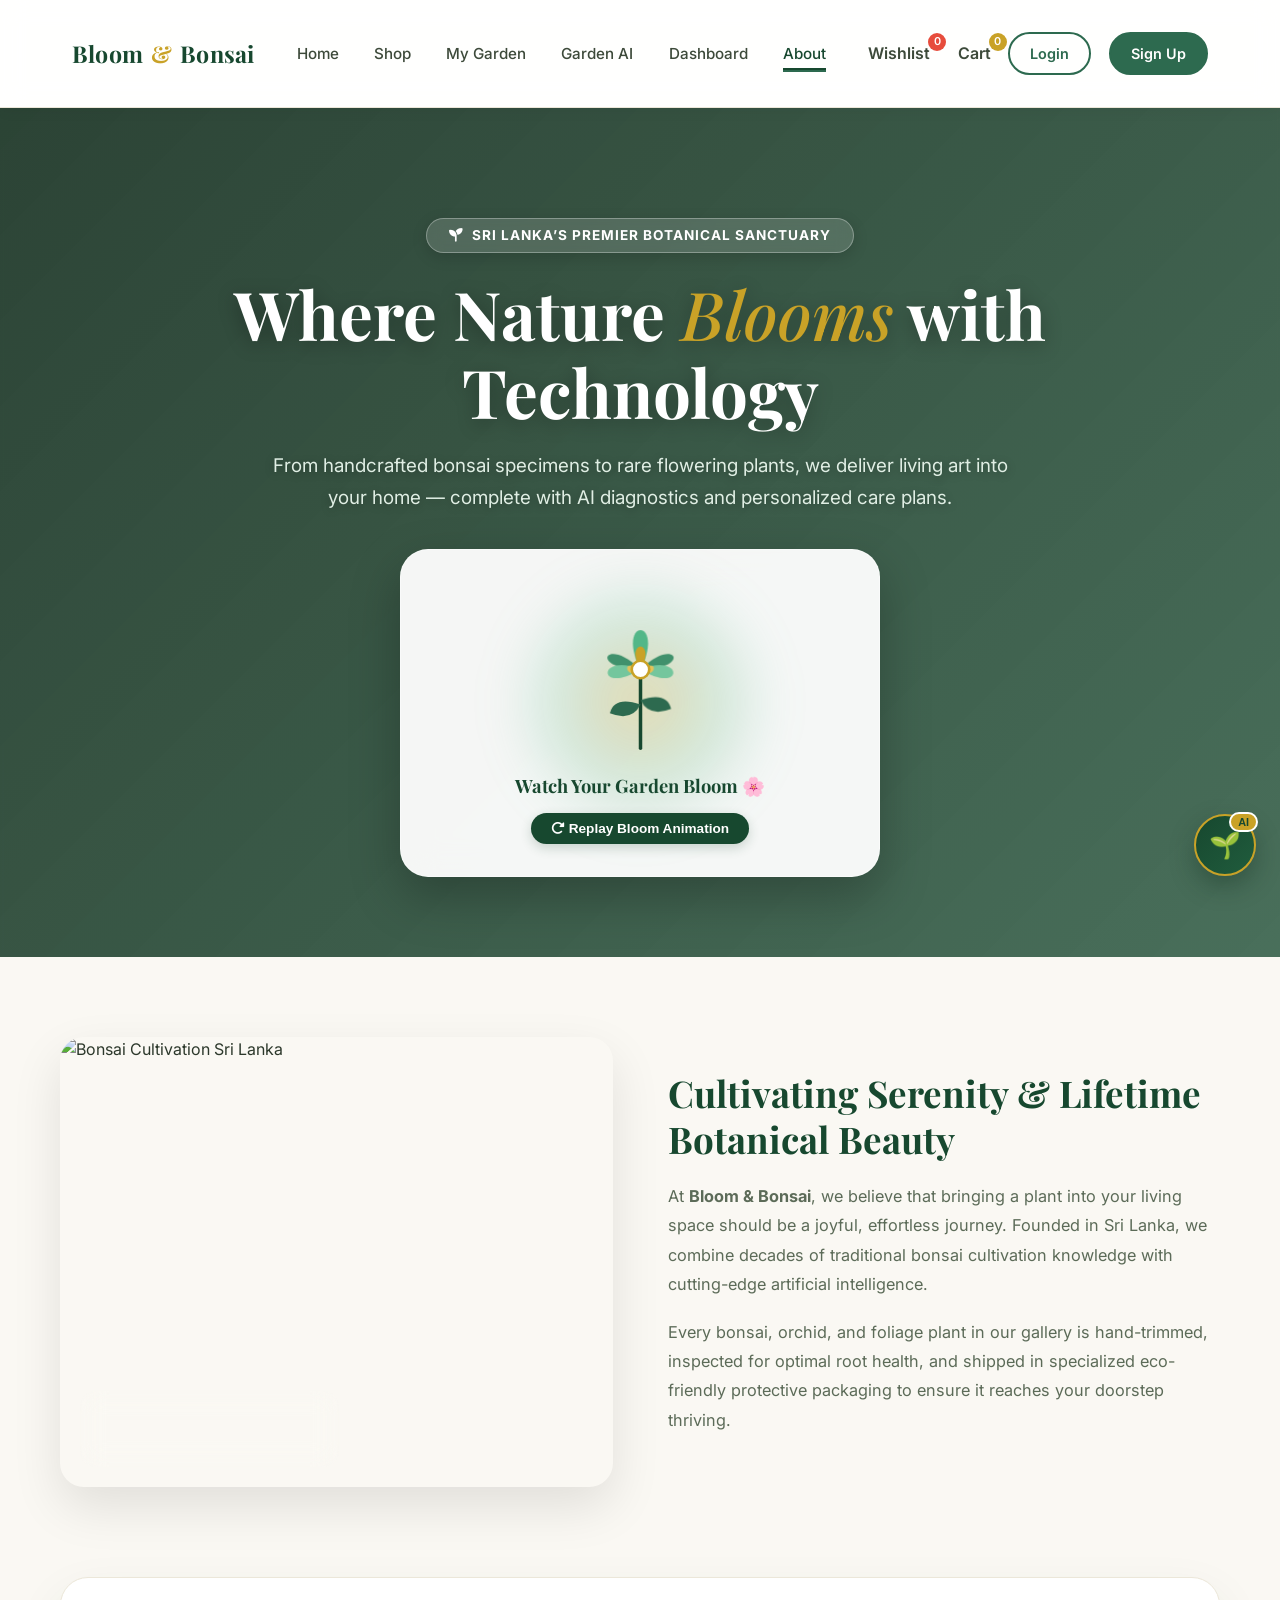
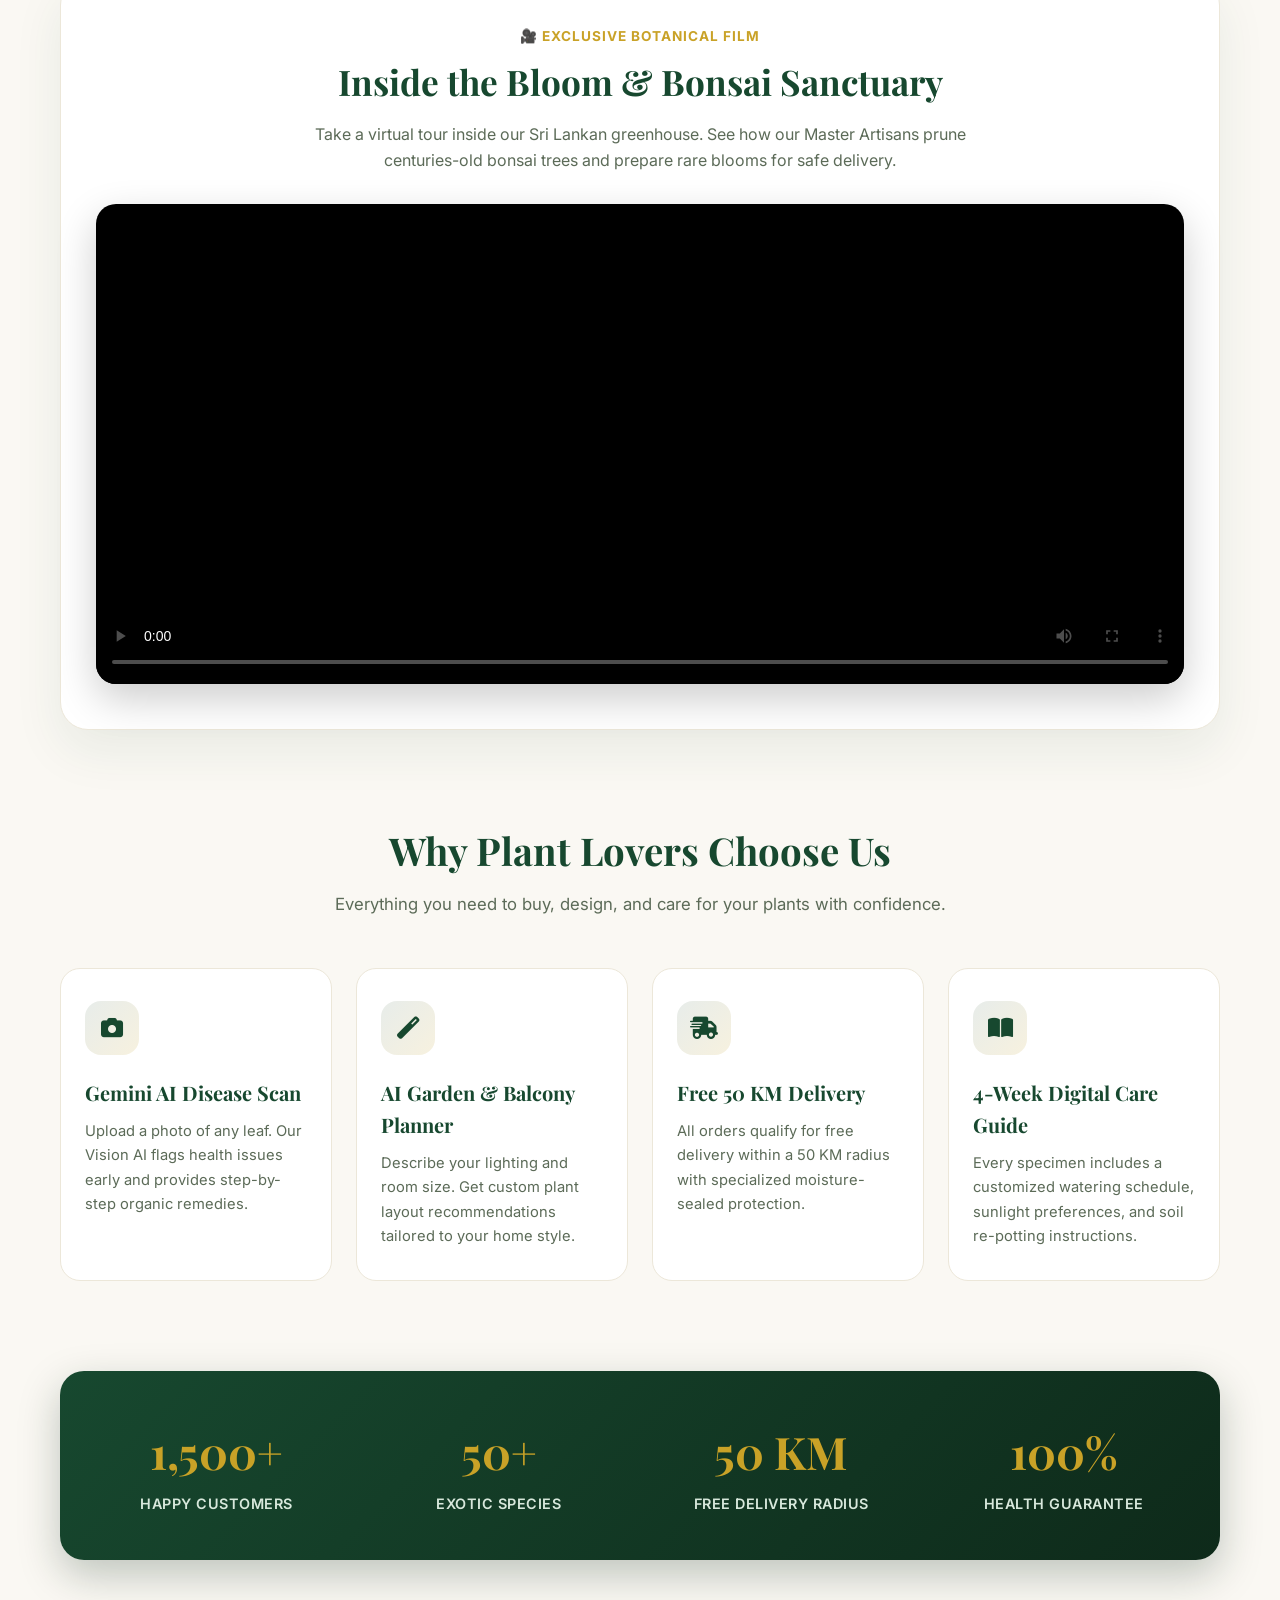
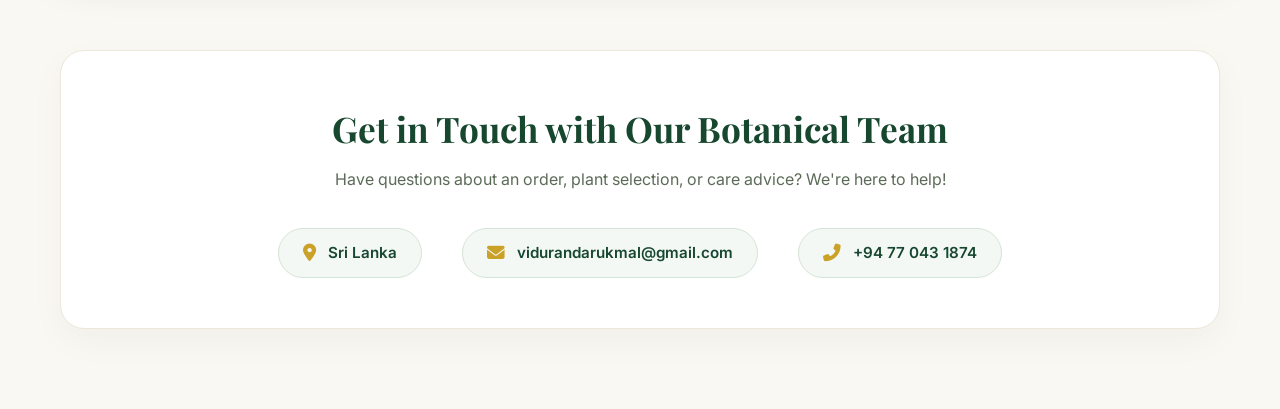
==== commit 9b6b0028: "Replace local broken image filenames with high-resolution Unsplash URLs on index.html and about.html" ====
--- a/about.html
+++ b/about.html
@@ -614,7 +614,7 @@
   <!-- 🌿 STORY & MISSION GRID -->
   <section class="story-grid">
     <div class="story-card-img">
-      <img src="1000_F_533251804_g4BNF4jHRNAUqi2lBX12xUjSmZERIUp7.jpg" alt="Bonsai Cultivation Sri Lanka">
+      <img src="https://images.unsplash.com/photo-1512428559087-560fa5ceab42?w=800" alt="Bonsai Cultivation Sri Lanka">
       <div class="story-badge-overlay">
         <i class="fas fa-award"></i>
         <div>
